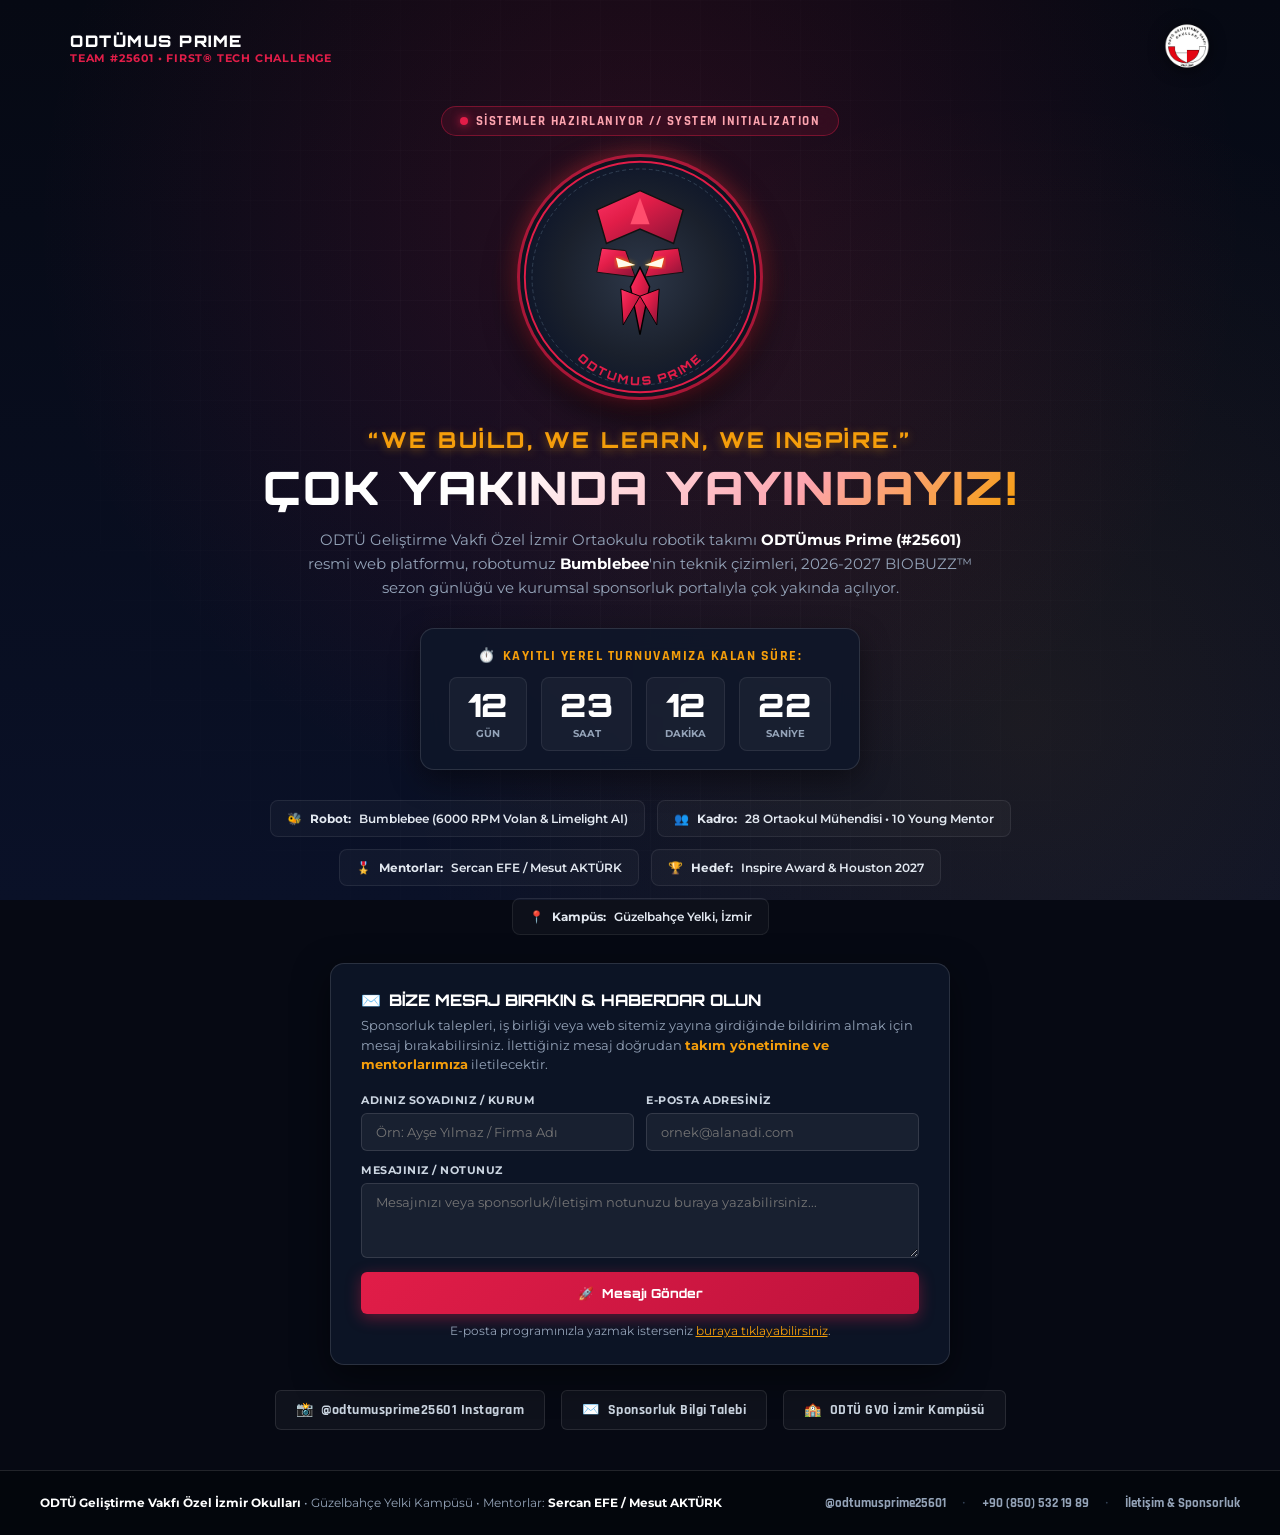
==== index.html @ 74d165fe "Add files via upload" ====
<!DOCTYPE html>
<html lang="tr">
<head>
<meta charset="UTF-8">
<meta name="viewport" content="width=device-width, initial-scale=1.0">
<title>YAKINDA YAYINDAYIZ | ODTÜmus Prime #25601</title>
<link rel="preconnect" href="https://fonts.googleapis.com">
<link rel="preconnect" href="https://fonts.gstatic.com" crossorigin>
<link href="https://fonts.googleapis.com/css2?family=Montserrat:ital,wght@0,400;0,600;0,700;0,800;0,900;1,400;1,700&family=Orbitron:wght@600;700;800;900&family=Rajdhani:wght@600;700;800&display=swap" rel="stylesheet">
<style>
:root {
    --bg-dark: #060913;
    --bg-card: rgba(15, 23, 42, 0.85);
    --primary-red: #E11D48;
    --crimson-glow: #FF0055;
    --primary-gold: #F59E0B;
    --accent-amber: #D97706;
    --accent-blue: #3B82F6;
    --accent-cyan: #06B6D4;
    --text-main: #F8FAFC;
    --text-muted: #94A3B8;
    --border-color: rgba(255, 255, 255, 0.12);
    --border-glow: rgba(225, 29, 72, 0.4);
}

* {
    box-sizing: border-box;
    margin: 0;
    padding: 0;
}

body {
    background-color: var(--bg-dark);
    color: var(--text-main);
    font-family: 'Montserrat', sans-serif;
    min-height: 100vh;
    display: flex;
    flex-direction: column;
    justify-content: space-between;
    overflow-x: hidden;
    position: relative;
}

/* Dynamic Cyber Background Grid */
.cyber-bg {
    position: fixed;
    top: 0;
    left: 0;
    width: 100%;
    height: 100%;
    background: 
        radial-gradient(circle at 50% 25%, rgba(225, 29, 72, 0.15) 0%, rgba(6, 9, 19, 0) 65%),
        radial-gradient(circle at 80% 80%, rgba(245, 158, 11, 0.08) 0%, rgba(6, 9, 19, 0) 50%),
        linear-gradient(180deg, #060913 0%, #0A1128 100%);
    z-index: -2;
}

.grid-overlay {
    position: fixed;
    top: 0;
    left: 0;
    width: 100%;
    height: 100%;
    background-image: 
        linear-gradient(to right, rgba(255, 255, 255, 0.02) 1px, transparent 1px),
        linear-gradient(to bottom, rgba(255, 255, 255, 0.02) 1px, transparent 1px);
    background-size: 50px 50px;
    mask-image: radial-gradient(circle at center, black 35%, transparent 85%);
    z-index: -1;
}

/* Header Bar */
.top-header {
    max-width: 1200px;
    width: 100%;
    margin: 0 auto;
    padding: 22px 30px;
    display: flex;
    align-items: center;
    justify-content: space-between;
}

.header-brand {
    display: flex;
    align-items: center;
    gap: 14px;
}

.header-text {
    display: flex;
    flex-direction: column;
}

.team-badge-tag {
    font-family: 'Orbitron', sans-serif;
    font-size: 16px;
    font-weight: 900;
    letter-spacing: 1.5px;
    color: #FFFFFF;
}

.team-sub-tag {
    font-size: 11px;
    font-weight: 700;
    color: var(--primary-red);
    letter-spacing: 0.8px;
}

.odtu-logo-top {
    height: 48px;
    width: auto;
    filter: drop-shadow(0 2px 8px rgba(0,0,0,0.5));
}

/* Main Coming Soon Stage */
.main-stage {
    max-width: 980px;
    width: 100%;
    margin: 0 auto;
    padding: 10px 24px 40px 24px;
    display: flex;
    flex-direction: column;
    align-items: center;
    text-align: center;
    position: relative;
}

/* Glowing Central Medallion Stage */
.logo-showcase {
    position: relative;
    width: 250px;
    height: 250px;
    margin-bottom: 24px;
    display: flex;
    align-items: center;
    justify-content: center;
}

.logo-glow-ring {
    position: absolute;
    width: 280px;
    height: 280px;
    border-radius: 50%;
    background: radial-gradient(circle, rgba(225, 29, 72, 0.45) 0%, rgba(245, 158, 11, 0.22) 40%, transparent 70%);
    filter: blur(14px);
    animation: pulseRing 3.5s ease-in-out infinite alternate;
    z-index: 1;
}

@keyframes pulseRing {
    0% { transform: scale(0.92); opacity: 0.6; filter: blur(12px); }
    100% { transform: scale(1.08); opacity: 1; filter: blur(20px); }
}

.logo-circle-container {
    position: relative;
    width: 240px;
    height: 240px;
    border-radius: 50%;
    box-shadow: 
        0 0 0 3px rgba(225, 29, 72, 0.65),
        0 0 25px rgba(225, 29, 72, 0.5),
        0 15px 35px rgba(0, 0, 0, 0.85);
    overflow: hidden;
    background: #0E131F;
    z-index: 2;
    transition: transform 0.4s ease, box-shadow 0.4s ease;
}

.logo-circle-container:hover {
    transform: scale(1.04);
    box-shadow: 
        0 0 0 4px var(--primary-gold),
        0 0 35px rgba(245, 158, 11, 0.65),
        0 20px 45px rgba(0, 0, 0, 0.9);
}

.team-logo-img {
    width: 100%;
    height: 100%;
    object-fit: cover;
    display: block;
}

.logo-svg-fallback {
    width: 100%;
    height: 100%;
}

/* System Status Pill */
.system-status-pill {
    display: inline-flex;
    align-items: center;
    gap: 8px;
    background: rgba(225, 29, 72, 0.12);
    border: 1px solid var(--border-glow);
    padding: 6px 18px;
    border-radius: 30px;
    color: #FDA4AF;
    font-family: 'Rajdhani', sans-serif;
    font-size: 13px;
    font-weight: 800;
    letter-spacing: 1.5px;
    text-transform: uppercase;
    margin-bottom: 16px;
    backdrop-filter: blur(8px);
}

.live-dot {
    width: 8px;
    height: 8px;
    border-radius: 50%;
    background-color: var(--primary-red);
    box-shadow: 0 0 10px var(--primary-red);
    animation: blinkDot 1.5s infinite;
}

@keyframes blinkDot {
    0%, 100% { opacity: 1; transform: scale(1); }
    50% { opacity: 0.3; transform: scale(0.8); }
}

/* Motto and Main Coming Soon Heading */
.coming-motto {
    font-family: 'Orbitron', sans-serif;
    font-size: 22px;
    font-weight: 800;
    letter-spacing: 2.5px;
    color: var(--primary-gold);
    text-transform: uppercase;
    margin-bottom: 8px;
    text-shadow: 0 2px 10px rgba(245, 158, 11, 0.4);
}

.coming-title {
    font-family: 'Orbitron', sans-serif;
    font-size: 46px;
    font-weight: 900;
    line-height: 1.15;
    letter-spacing: 2px;
    text-transform: uppercase;
    margin-bottom: 14px;
    background: linear-gradient(135deg, #FFFFFF 30%, #FDA4AF 70%, var(--primary-gold) 100%);
    -webkit-background-clip: text;
    -webkit-text-fill-color: transparent;
}

.coming-subtitle {
    font-size: 15px;
    font-weight: 400;
    color: var(--text-muted);
    max-width: 680px;
    margin: 0 auto 28px auto;
    line-height: 1.6;
}

.coming-subtitle b {
    color: #FFFFFF;
}

/* Live Countdown Container */
.countdown-wrapper {
    background: var(--bg-card);
    border: 1.5px solid var(--border-color);
    border-radius: 14px;
    padding: 18px 28px;
    display: inline-flex;
    flex-direction: column;
    align-items: center;
    gap: 12px;
    margin-bottom: 30px;
    backdrop-filter: blur(12px);
    box-shadow: 0 10px 30px rgba(0,0,0,0.45);
}

.countdown-header {
    font-family: 'Rajdhani', sans-serif;
    font-size: 13.5px;
    font-weight: 800;
    color: var(--primary-gold);
    text-transform: uppercase;
    letter-spacing: 1.5px;
    display: flex;
    align-items: center;
    gap: 6px;
}

.timer-digits-row {
    display: flex;
    gap: 14px;
}

.digit-box {
    background: rgba(255, 255, 255, 0.04);
    border: 1px solid rgba(255, 255, 255, 0.08);
    border-radius: 8px;
    padding: 10px 18px;
    min-width: 78px;
    display: flex;
    flex-direction: column;
    align-items: center;
}

.digit-num {
    font-family: 'Orbitron', sans-serif;
    font-size: 32px;
    font-weight: 900;
    color: #FFFFFF;
    line-height: 1.1;
}

.digit-label {
    font-size: 10px;
    font-weight: 700;
    color: var(--text-muted);
    text-transform: uppercase;
    margin-top: 4px;
}

/* Quick Feature Badges */
.feature-pills-row {
    display: flex;
    justify-content: center;
    gap: 12px;
    flex-wrap: wrap;
    margin-bottom: 28px;
    max-width: 820px;
}

.feature-pill {
    background: rgba(255, 255, 255, 0.03);
    border: 1px solid rgba(255, 255, 255, 0.08);
    border-radius: 8px;
    padding: 10px 16px;
    font-size: 12px;
    font-weight: 600;
    color: #E2E8F0;
    display: flex;
    align-items: center;
    gap: 8px;
    transition: all 0.2s ease;
}

.feature-pill:hover {
    border-color: var(--primary-red);
    background: rgba(225, 29, 72, 0.08);
    transform: translateY(-2px);
}

/* Interactive Message and Notification Form */
.notify-card {
    background: var(--bg-card);
    border: 1.5px solid var(--border-color);
    border-radius: 14px;
    padding: 26px 30px;
    max-width: 620px;
    width: 100%;
    margin-bottom: 25px;
    backdrop-filter: blur(12px);
    box-shadow: 0 12px 35px rgba(0, 0, 0, 0.5);
    text-align: left;
}

.notify-title {
    font-family: 'Orbitron', sans-serif;
    font-size: 16px;
    font-weight: 800;
    color: #FFFFFF;
    margin-bottom: 6px;
    display: flex;
    align-items: center;
    gap: 8px;
}

.notify-desc {
    font-size: 13px;
    color: var(--text-muted);
    margin-bottom: 18px;
    line-height: 1.5;
}

.notify-desc b {
    color: var(--primary-gold);
}

.form-group-row {
    display: flex;
    gap: 12px;
    margin-bottom: 12px;
}

.form-group {
    flex: 1;
    display: flex;
    flex-direction: column;
    gap: 6px;
}

.form-label {
    font-size: 11px;
    font-weight: 700;
    color: #CBD5E1;
    text-transform: uppercase;
    letter-spacing: 0.5px;
}

.notify-input, .notify-textarea {
    width: 100%;
    background: rgba(255, 255, 255, 0.05);
    border: 1.5px solid rgba(255, 255, 255, 0.12);
    border-radius: 6px;
    padding: 10px 14px;
    font-family: 'Montserrat', sans-serif;
    font-size: 13px;
    color: #FFFFFF;
    transition: all 0.2s;
}

.notify-textarea {
    resize: vertical;
    min-height: 75px;
}

.notify-input:focus, .notify-textarea:focus {
    outline: none;
    border-color: var(--primary-red);
    box-shadow: 0 0 0 3px rgba(225, 29, 72, 0.25);
    background: rgba(255, 255, 255, 0.08);
}

.form-actions-row {
    display: flex;
    gap: 10px;
    margin-top: 14px;
    align-items: center;
}

.notify-btn {
    flex: 1;
    background: linear-gradient(135deg, var(--primary-red) 0%, #BE123C 100%);
    color: #FFFFFF;
    border: none;
    border-radius: 6px;
    padding: 13px 20px;
    font-family: 'Orbitron', sans-serif;
    font-size: 12.5px;
    font-weight: 800;
    cursor: pointer;
    box-shadow: 0 4px 15px rgba(225, 29, 72, 0.4);
    transition: all 0.2s ease;
    display: inline-flex;
    align-items: center;
    justify-content: center;
    gap: 8px;
}

.notify-btn:hover {
    transform: translateY(-2px);
    box-shadow: 0 6px 20px rgba(225, 29, 72, 0.6);
}

.notify-feedback {
    display: none;
    margin-top: 14px;
    padding: 12px;
    border-radius: 6px;
    background: rgba(16, 185, 129, 0.15);
    border: 1px solid #10B981;
    font-size: 12.5px;
    font-weight: 600;
    color: #A7F3D0;
    line-height: 1.5;
}

.mailto-helper {
    font-size: 11.5px;
    color: var(--text-muted);
    margin-top: 10px;
    text-align: center;
}

.mailto-helper a {
    color: var(--primary-gold);
    text-decoration: underline;
    cursor: pointer;
}

/* Quick Action Links */
.links-row {
    display: flex;
    gap: 16px;
    flex-wrap: wrap;
    justify-content: center;
}

.action-link-btn {
    background: rgba(255, 255, 255, 0.04);
    border: 1px solid rgba(255, 255, 255, 0.1);
    color: #CBD5E1;
    text-decoration: none;
    padding: 10px 20px;
    border-radius: 6px;
    font-family: 'Rajdhani', sans-serif;
    font-size: 14px;
    font-weight: 700;
    letter-spacing: 0.5px;
    display: inline-flex;
    align-items: center;
    gap: 8px;
    transition: all 0.2s ease;
    cursor: pointer;
}

.action-link-btn:hover {
    border-color: var(--primary-gold);
    color: var(--primary-gold);
    background: rgba(245, 158, 11, 0.08);
}

/* Footer */
.bottom-footer {
    border-top: 1px solid var(--border-color);
    padding: 24px 30px;
    font-size: 11.5px;
    color: var(--text-muted);
    text-align: center;
    background: rgba(4, 7, 13, 0.9);
}

.footer-content {
    max-width: 1200px;
    margin: 0 auto;
    display: flex;
    align-items: center;
    justify-content: space-between;
    flex-wrap: wrap;
    gap: 12px;
}

.footer-left b {
    color: #FFFFFF;
}

.footer-socials {
    display: flex;
    gap: 16px;
}

.footer-link {
    color: var(--text-muted);
    text-decoration: none;
    font-family: 'Rajdhani', sans-serif;
    font-weight: 700;
    font-size: 13px;
    transition: color 0.2s;
    cursor: pointer;
}

.footer-link:hover {
    color: var(--primary-red);
}

/* Responsive Breakpoints */
@media (max-width: 768px) {
    .coming-title { font-size: 32px; }
    .coming-motto { font-size: 17px; }
    .logo-showcase { width: 200px; height: 200px; }
    .logo-circle-container { width: 190px; height: 190px; }
    .logo-glow-ring { width: 220px; height: 220px; }
    .digit-box { padding: 8px 12px; min-width: 65px; }
    .digit-num { font-size: 24px; }
    .form-group-row { flex-direction: column; gap: 8px; }
    .footer-content { justify-content: center; text-align: center; }
}
</style>
</head>
<body>

<div class="cyber-bg"></div>
<div class="grid-overlay"></div>

<!-- TOP HEADER -->
<header class="top-header">
    <div class="header-brand">
        <div class="header-text">
            <span class="team-badge-tag">ODTÜMUS PRIME</span>
            <span class="team-sub-tag">TEAM #25601 • FIRST® TECH CHALLENGE</span>
        </div>
    </div>

    <div>
        <img class="odtu-logo-top" src="[data-uri]" alt="ODTÜ GVO İzmir Logo">
    </div>
</header>

<!-- MAIN COMING SOON STAGE -->
<main class="main-stage">
    <!-- SYSTEM STATUS PILL -->
    <div class="system-status-pill">
        <span class="live-dot"></span>
        <span>SİSTEMLER HAZIRLANIYOR // SYSTEM INITIALIZATION</span>
    </div>

    <!-- CENTERPIECE: 3D EMBOSSED TEAM LOGO MEDALLION -->
    <div class="logo-showcase">
        <div class="logo-glow-ring"></div>
        <div class="logo-circle-container">

            <!-- =======================================================================
                 TAKIM LOGOSU YOLU (LOGO URL / PATH):
                 Sunucunuza yükleyeceğiniz logonun dosya adını (örneğin "logo.png")
                 ya da tam web bağlantısını aşağıdaki src="logo.png" kısmına yazabilirsiniz.
                 ======================================================================= -->
            <img class="team-logo-img" 
                 id="main-team-logo"
                 src="logo.png" 
                 alt="ODTÜmus Prime #25601 Resmi Takım Logosu"
                 onerror="handleLogoError(this);">
            
            <!-- 2. Fallback: High-Fidelity SVG Mecha Shield Emblem -->
            <svg id="svg-fallback" class="logo-svg-fallback" viewBox="0 0 500 500" fill="none" style="display: none;">
                <defs>
                    <radialGradient id="shieldPlateGrad" cx="50%" cy="50%" r="50%">
                        <stop offset="0%" stop-color="#2D3748"/>
                        <stop offset="70%" stop-color="#1A202C"/>
                        <stop offset="100%" stop-color="#0F172A"/>
                    </radialGradient>
                    <linearGradient id="mechaRedGrad" x1="0%" y1="0%" x2="100%" y2="100%">
                        <stop offset="0%" stop-color="#FF3366"/>
                        <stop offset="40%" stop-color="#E11D48"/>
                        <stop offset="100%" stop-color="#881337"/>
                    </linearGradient>
                    <filter id="eyeGlow">
                        <feGaussianBlur stdDeviation="5" result="blur"/>
                        <feMerge>
                            <feMergeNode in="blur"/>
                            <feMergeNode in="SourceGraphic"/>
                        </feMerge>
                    </filter>
                </defs>
                <!-- Outer Base Circle -->
                <circle cx="250" cy="250" r="240" fill="url(#shieldPlateGrad)" stroke="#E11D48" stroke-width="4"/>
                <circle cx="250" cy="250" r="225" fill="none" stroke="#334155" stroke-width="2" stroke-dasharray="8 6"/>
                <!-- Mecha Helmet Plates -->
                <polygon points="250,70 340,110 320,180 250,150 180,180 160,110" fill="url(#mechaRedGrad)" stroke="#111" stroke-width="3"/>
                <polygon points="250,85 270,140 230,140" fill="#FF4D6D"/>
                <polygon points="170,190 220,195 240,250 160,240" fill="url(#mechaRedGrad)" stroke="#111" stroke-width="2"/>
                <polygon points="330,190 280,195 260,250 340,240" fill="url(#mechaRedGrad)" stroke="#111" stroke-width="2"/>
                <!-- Glowing Eyes -->
                <polygon points="200,210 240,225 205,230" fill="#F59E0B" filter="url(#eyeGlow)"/>
                <polygon points="300,210 260,225 295,230" fill="#F59E0B" filter="url(#eyeGlow)"/>
                <polygon points="200,210 240,225 205,230" fill="#FFFBEB"/>
                <polygon points="300,210 260,225 295,230" fill="#FFFBEB"/>
                <!-- Mouthplate & Chin -->
                <polygon points="250,230 270,270 250,370 230,270" fill="url(#mechaRedGrad)" stroke="#000" stroke-width="3"/>
                <polygon points="210,275 250,290 215,350" fill="url(#mechaRedGrad)" stroke="#000" stroke-width="2"/>
                <polygon points="290,275 250,290 285,350" fill="url(#mechaRedGrad)" stroke="#000" stroke-width="2"/>
                <!-- Curved Embossed Text -->
                <path id="textCurve" d="M 120 420 A 180 180 0 0 0 380 420" fill="none"/>
                <text font-family="'Orbitron', sans-serif" font-size="24" font-weight="900" fill="#E11D48" letter-spacing="4">
                    <textPath href="#textCurve" startOffset="50%" text-anchor="middle">
                        ODTUMUS PRIME
                    </textPath>
                </text>
            </svg>
        </div>
    </div>

    <!-- MOTTO AND HEADINGS -->
    <div class="coming-motto">“We Build, We Learn, We Inspire.”</div>
    <h1 class="coming-title">ÇOK YAKINDA YAYINDAYIZ!</h1>
    <p class="coming-subtitle">
        ODTÜ Geliştirme Vakfı Özel İzmir Ortaokulu robotik takımı <b>ODTÜmus Prime (#25601)</b> resmi web platformu, robotumuz <b>Bumblebee</b>'nin teknik çizimleri, 2026-2027 BIOBUZZ™ sezon günlüğü ve kurumsal sponsorluk portalıyla çok yakında açılıyor.
    </p>

    <!-- LIVE COUNTDOWN TO REGISTERED LOCAL TOURNAMENT -->
    <div class="countdown-wrapper">
        <div class="countdown-header">
            <span>⏱️</span> KAYITLI YEREL TURNUVAMIZA KALAN SÜRE:
        </div>
        <div class="timer-digits-row">
            <div class="digit-box">
                <span class="digit-num" id="cd-days">80</span>
                <span class="digit-label">Gün</span>
            </div>
            <div class="digit-box">
                <span class="digit-num" id="cd-hours">14</span>
                <span class="digit-label">Saat</span>
            </div>
            <div class="digit-box">
                <span class="digit-num" id="cd-minutes">28</span>
                <span class="digit-label">Dakika</span>
            </div>
            <div class="digit-box">
                <span class="digit-num" id="cd-seconds">45</span>
                <span class="digit-label">Saniye</span>
            </div>
        </div>
    </div>

    <!-- QUICK FACT PILLS -->
    <div class="feature-pills-row">
        <div class="feature-pill">
            <span>🐝</span> <b>Robot:</b> Bumblebee (6000 RPM Volan & Limelight AI)
        </div>
        <div class="feature-pill">
            <span>👥</span> <b>Kadro:</b> 28 Ortaokul Mühendisi • 10 Young Mentor
        </div>
        <div class="feature-pill">
            <span>🎖️</span> <b>Mentorlar:</b> Sercan EFE / Mesut AKTÜRK
        </div>
        <div class="feature-pill">
            <span>🏆</span> <b>Hedef:</b> Inspire Award & Houston 2027
        </div>
        <div class="feature-pill">
            <span>📍</span> <b>Kampüs:</b> Güzelbahçe Yelki, İzmir
        </div>
    </div>

    <!-- INTERACTIVE CONTACT & MESSAGE BOX (NO PLAINTEXT EMAIL DISPLAYED) -->
    <div class="notify-card" id="contact-form-section">
        <h3 class="notify-title"><span>✉️</span> BİZE MESAJ BIRAKIN & HABERDAR OLUN</h3>
        <p class="notify-desc">
            Sponsorluk talepleri, iş birliği veya web sitemiz yayına girdiğinde bildirim almak için mesaj bırakabilirsiniz. İlettiğiniz mesaj doğrudan <b>takım yönetimine ve mentorlarımıza</b> iletilecektir.
        </p>

        <!-- Dynamic Form configured via JavaScript to prevent plaintext email exposure -->
        <form class="notify-form-container" id="contact-form" method="POST" target="_blank" onsubmit="handleFormSubmit(event)">
            <input type="hidden" name="_subject" value="ODTÜmus Prime #25601 Web Sitesi İletişim / Bildirim Mesajı">
            <input type="hidden" name="_captcha" value="false">
            <input type="hidden" name="_template" value="table">

            <div class="form-group-row">
                <div class="form-group">
                    <label class="form-label" for="form-name">Adınız Soyadınız / Kurum</label>
                    <input type="text" name="name" id="form-name" class="notify-input" placeholder="Örn: Ayşe Yılmaz / Firma Adı" required>
                </div>
                <div class="form-group">
                    <label class="form-label" for="form-email">E-Posta Adresiniz</label>
                    <input type="email" name="email" id="form-email" class="notify-input" placeholder="ornek@alanadi.com" required>
                </div>
            </div>

            <div class="form-group" style="margin-bottom: 12px;">
                <label class="form-label" for="form-message">Mesajınız / Notunuz</label>
                <textarea name="message" id="form-message" class="notify-textarea" placeholder="Mesajınızı veya sponsorluk/iletişim notunuzu buraya yazabilirsiniz..." required></textarea>
            </div>

            <div class="form-actions-row">
                <button type="submit" class="notify-btn" id="submit-btn">
                    <span>🚀</span> Mesajı Gönder
                </button>
            </div>

            <div class="mailto-helper">
                E-posta programınızla yazmak isterseniz <a onclick="openMailClient(event)">buraya tıklayabilirsiniz</a>.
            </div>

            <div id="form-feedback" class="notify-feedback">
                ✔ <b>Mesajınız başarıyla iletildi!</b><br>
                Mentorlarımıza ve takım yönetimimize bildiriminiz aktarılmıştır. En kısa sürede sizinle iletişime geçilecektir.
            </div>
        </form>
    </div>

    <!-- QUICK ACTION BUTTONS -->
    <div class="links-row">
        <a href="https://www.instagram.com/odtumusprime25601" target="_blank" class="action-link-btn">
            <span>📸</span> @odtumusprime25601 Instagram
        </a>
        <a onclick="openMailClient(event)" class="action-link-btn">
            <span>✉️</span> Sponsorluk Bilgi Talebi
        </a>
        <a href="https://www.odtugvo.k12.tr/izmir" target="_blank" class="action-link-btn">
            <span>🏫</span> ODTÜ GVO İzmir Kampüsü
        </a>
    </div>
</main>

<!-- FOOTER -->
<footer class="bottom-footer">
    <div class="footer-content">
        <div class="footer-left">
            <b>ODTÜ Geliştirme Vakfı Özel İzmir Okulları</b> • Güzelbahçe Yelki Kampüsü • Mentorlar: <b>Sercan EFE / Mesut AKTÜRK</b>
        </div>
        <div class="footer-socials">
            <a href="https://www.instagram.com/odtumusprime25601" target="_blank" class="footer-link">@odtumusprime25601</a>
            <span style="color: #334155;">•</span>
            <a href="tel:+908505321989" class="footer-link">+90 (850) 532 19 89</a>
            <span style="color: #334155;">•</span>
            <a onclick="openMailClient(event)" class="footer-link">İletişim & Sponsorluk</a>
        </div>
    </div>
</footer>

<script>
// Protected email obfuscation - never printed in plaintext in HTML source
const _ep1 = "sefe";
const _ep2 = "odtugvo.k12.tr";
function getProtectedRecipient() {
    return _ep1 + "@" + _ep2;
}

// Initialize dynamic form action
document.addEventListener("DOMContentLoaded", function() {
    const form = document.getElementById("contact-form");
    if (form) {
        form.action = "https://formsubmit.co/" + getProtectedRecipient();
    }
});

// Direct mail client trigger without exposing email in visible anchor text
function openMailClient(e) {
    if (e) e.preventDefault();
    const recipient = getProtectedRecipient();
    window.location.href = "mailto:" + recipient + "?subject=" + encodeURIComponent("ODTÜmus Prime Sponsorluk ve İletişim Talebi");
}

// Image error fallback cascade for Logo:
// 1. Checks 'logo.png' (same directory on server)
// 2. Checks 'images/logo.png' (images subdirectory)
// 3. Checks Google Drive thumbnail link
// 4. Fallback to SVG mecha emblem
let logoLoadAttempts = 0;
function handleLogoError(img) {
    logoLoadAttempts++;
    if (logoLoadAttempts === 1) {
        // Attempt 2: images/logo.png
        img.src = "images/logo.png";
    } else if (logoLoadAttempts === 2) {
        // Attempt 3: Drive thumbnail
        img.src = "https://lh3.googleusercontent.com/d/1agE8q7hwNSWmusnidw0yG2DnwjgX0MoT";
    } else if (logoLoadAttempts === 3) {
        // Attempt 4: Uploaded blobstore resource
        img.src = "blobstore:///contrib_service/ttl_1d/2kkt356zzzovvnxim3k3ybhx4ixdoq1790837336_AR5BTA6_O2WFY07Zo8Kqdr2-XNS8b8vxWJ9kzjdBZ-FvC8wDo2R6uH_ZTT4fvA";
    } else {
        // Final fallback: High precision SVG mecha emblem
        img.style.display = 'none';
        document.getElementById('svg-fallback').style.display = 'block';
    }
}

// Live Countdown to Registered Local Tournament (December 19, 2026, 09:00:00 UTC+3)
function updateTimer() {
    const eventTime = new Date("2026-12-19T09:00:00+03:00").getTime();
    const currentTime = new Date().getTime();
    const remaining = eventTime - currentTime;

    if (remaining > 0) {
        const days = Math.floor(remaining / (1000 * 60 * 60 * 24));
        const hours = Math.floor((remaining % (1000 * 60 * 60 * 24)) / (1000 * 60 * 60));
        const minutes = Math.floor((remaining % (1000 * 60 * 60)) / (1000 * 60));
        const seconds = Math.floor((remaining % (1000 * 60)) / 1000);

        document.getElementById("cd-days").innerText = days;
        document.getElementById("cd-hours").innerText = String(hours).padStart(2, '0');
        document.getElementById("cd-minutes").innerText = String(minutes).padStart(2, '0');
        document.getElementById("cd-seconds").innerText = String(seconds).padStart(2, '0');
    }
}
setInterval(updateTimer, 1000);
updateTimer();

// Form Submission Handler: Dispatches to FormSubmit.co and prepares backup mailto
function handleFormSubmit(e) {
    const name = document.getElementById("form-name").value;
    const email = document.getElementById("form-email").value;
    const message = document.getElementById("form-message").value;

    // Show feedback immediately
    const feedback = document.getElementById("form-feedback");
    feedback.style.display = "block";

    // Prepare mailto fail-safe backup
    const mailtoUrl = "mailto:" + getProtectedRecipient() + "?subject=" + encodeURIComponent("ODTÜmus Prime Mesajı - " + name) + "&body=" + encodeURIComponent("Gönderen: " + name + "\nE-posta: " + email + "\n\nMesaj:\n" + message);
    
    // Save to local storage for offline records
    const list = JSON.parse(localStorage.getItem("odtumus_messages") || "[]");
    list.push({ name, email, message, timestamp: new Date().toISOString() });
    localStorage.setItem("odtumus_messages", JSON.stringify(list));

    // Optional fail-safe trigger
    setTimeout(() => {
        window.location.href = mailtoUrl;
    }, 1200);
}
</script>

</body>
</html>
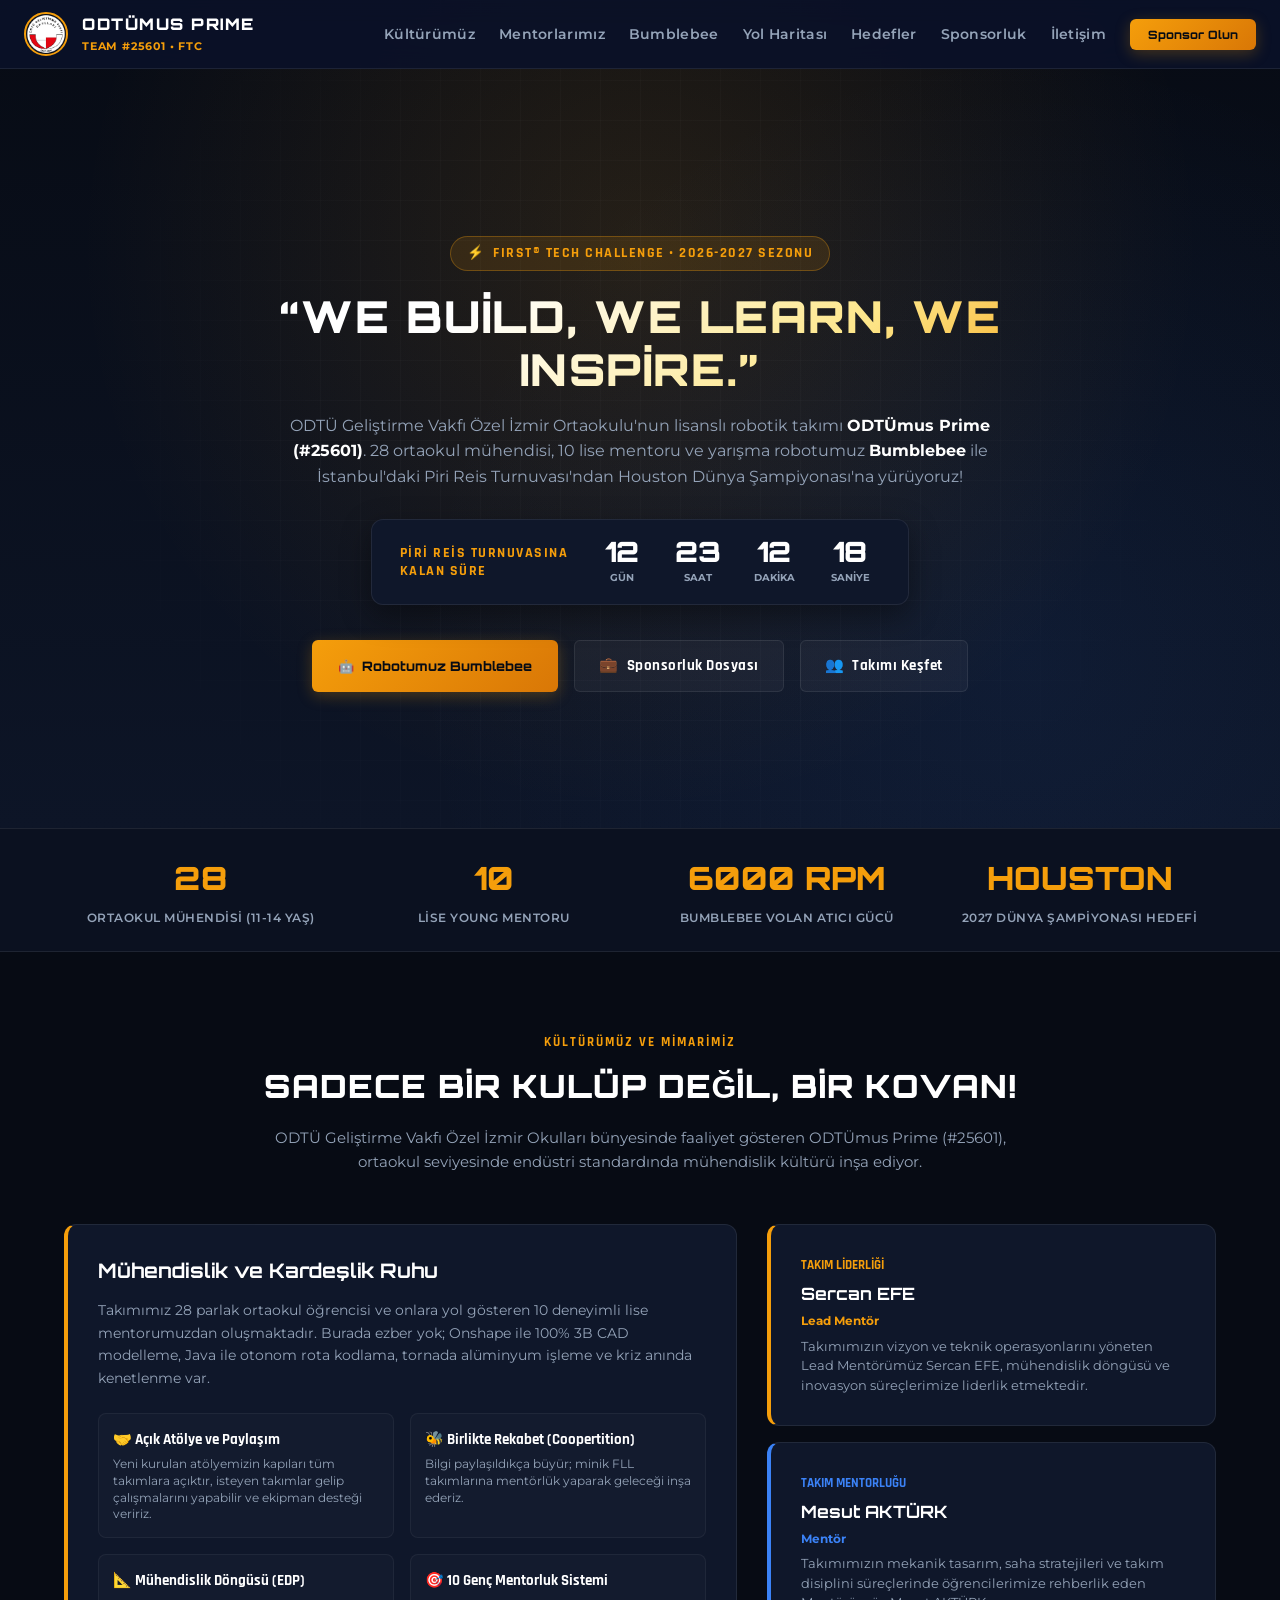
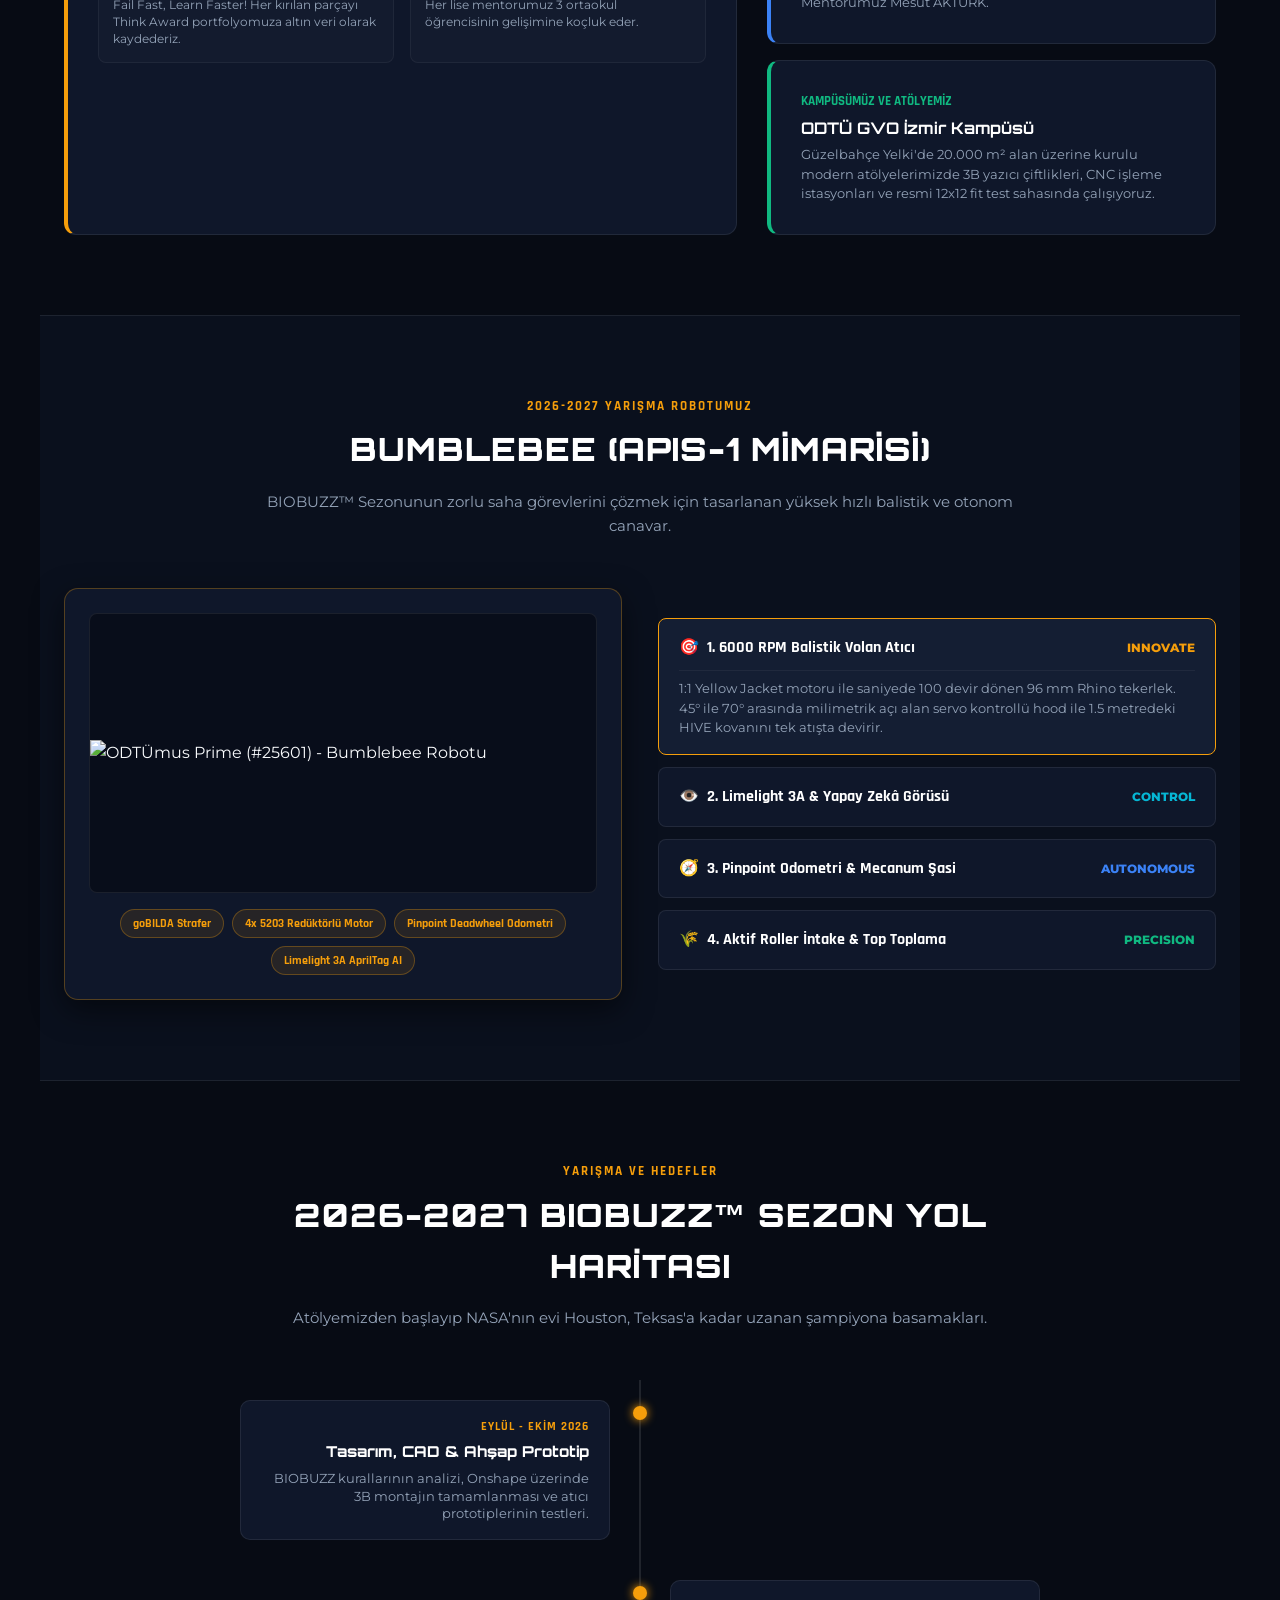
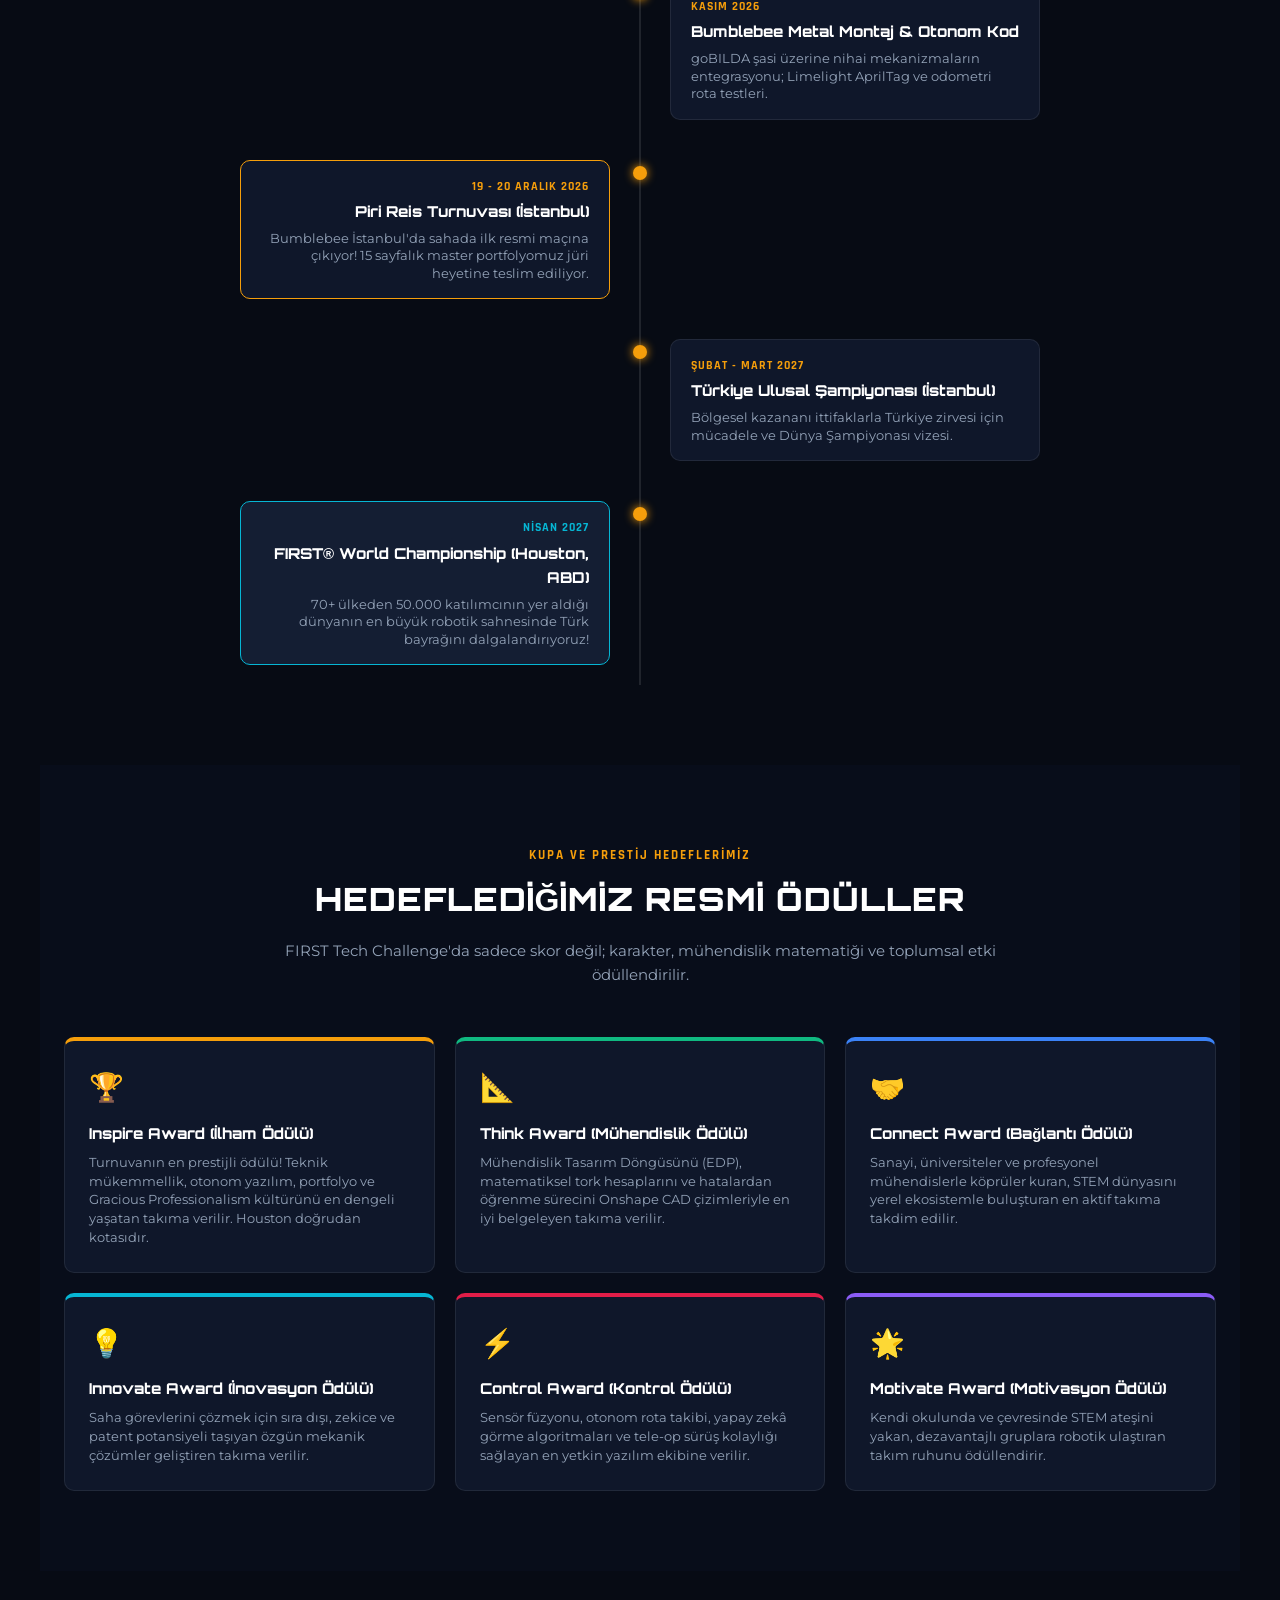
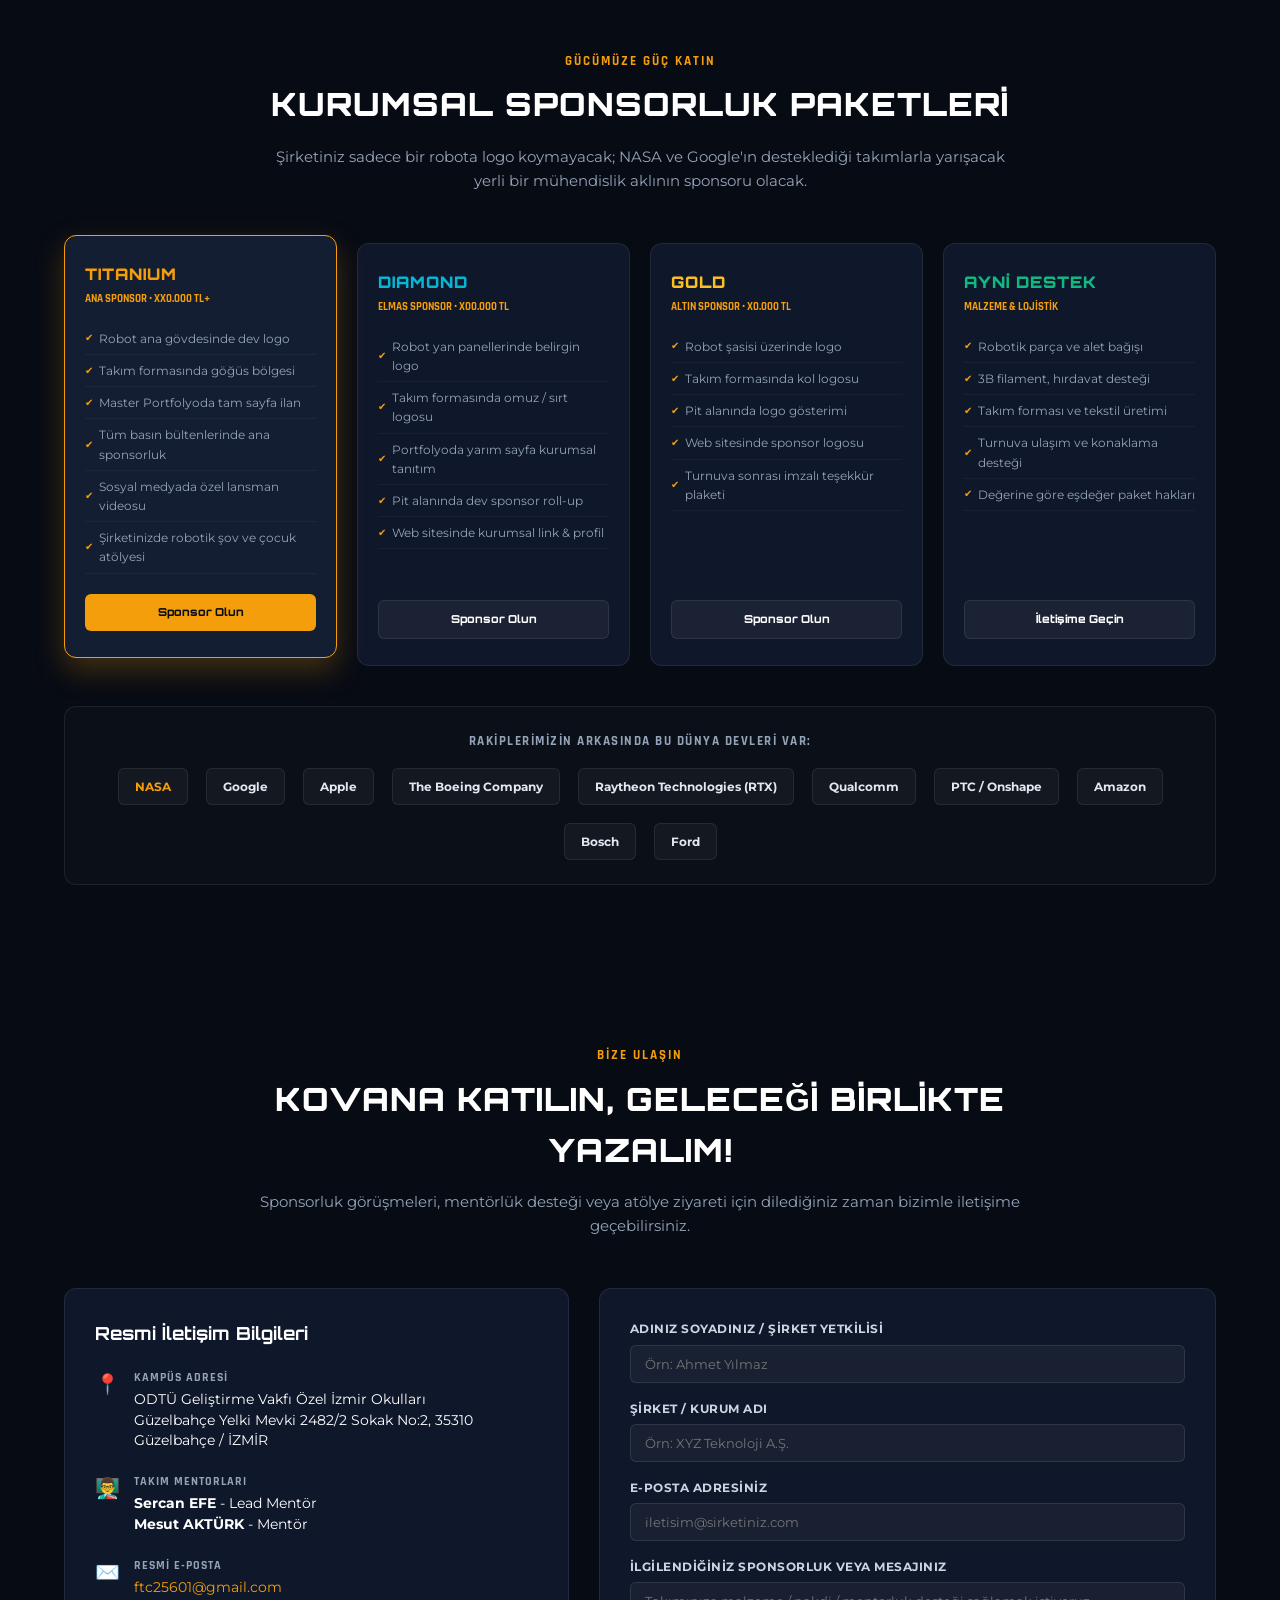
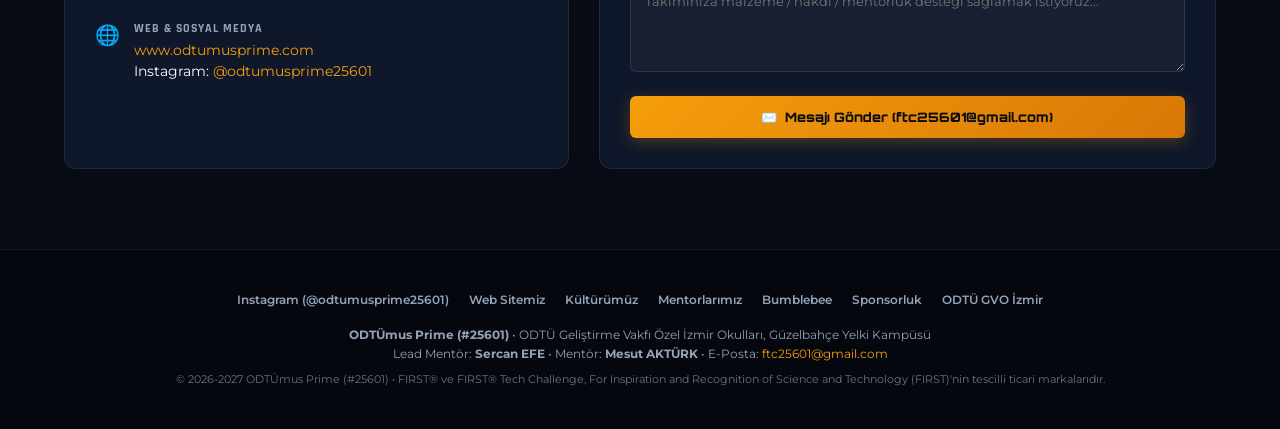
==== commit 90acbb00: "Add files via upload" ====
--- a/index.html
+++ b/index.html
@@ -3,24 +3,27 @@
 <head>
 <meta charset="UTF-8">
 <meta name="viewport" content="width=device-width, initial-scale=1.0">
-<title>YAKINDA YAYINDAYIZ | ODTÜmus Prime #25601</title>
-<link rel="preconnect" href="https://fonts.googleapis.com">
-<link rel="preconnect" href="https://fonts.gstatic.com" crossorigin>
-<link href="https://fonts.googleapis.com/css2?family=Montserrat:ital,wght@0,400;0,600;0,700;0,800;0,900;1,400;1,700&family=Orbitron:wght@600;700;800;900&family=Rajdhani:wght@600;700;800&display=swap" rel="stylesheet">
+<title>ODTÜmus Prime (#25601) | Resmi FIRST® Tech Challenge Robotik Takımı</title>
+<meta name="description" content="ODTÜ Geliştirme Vakfı Özel İzmir Ortaokulu FIRST Tech Challenge Robotik Takımı ODTÜmus Prime (#25601). Robotumuz Bumblebee, BIOBUZZ 2026-2027 Sezonu, Piri Reis Turnuvası ve sponsorluklar.">
 <style>
+@import url('https://fonts.googleapis.com/css2?family=Montserrat:ital,wght@0,300;0,400;0,500;0,600;0,700;0,800;0,900;1,400;1,700&family=Orbitron:wght@600;700;800;900&family=Rajdhani:wght@600;700;800&display=swap');
+
 :root {
-    --bg-dark: #060913;
-    --bg-card: rgba(15, 23, 42, 0.85);
+    --bg-dark: #070B14;
+    --bg-card: #0F172A;
+    --bg-card-hover: #1E293B;
+    --primary-gold: #F59E0B;
+    --primary-amber: #D97706;
     --primary-red: #E11D48;
-    --crimson-glow: #FF0055;
-    --primary-gold: #F59E0B;
-    --accent-amber: #D97706;
     --accent-blue: #3B82F6;
     --accent-cyan: #06B6D4;
+    --accent-emerald: #10B981;
     --text-main: #F8FAFC;
     --text-muted: #94A3B8;
-    --border-color: rgba(255, 255, 255, 0.12);
-    --border-glow: rgba(225, 29, 72, 0.4);
+    --border-color: rgba(255, 255, 255, 0.08);
+    --border-gold: rgba(245, 158, 11, 0.3);
+    --glow-gold: rgba(245, 158, 11, 0.25);
+    --glow-blue: rgba(59, 130, 246, 0.25);
 }
 
 * {
@@ -29,34 +32,164 @@
     padding: 0;
 }
 
+html {
+    scroll-behavior: smooth;
+}
+
 body {
     background-color: var(--bg-dark);
     color: var(--text-main);
     font-family: 'Montserrat', sans-serif;
-    min-height: 100vh;
-    display: flex;
-    flex-direction: column;
-    justify-content: space-between;
+    line-height: 1.6;
     overflow-x: hidden;
-    position: relative;
-}
-
-/* Dynamic Cyber Background Grid */
-.cyber-bg {
+}
+
+/* Custom Scrollbar */
+::-webkit-scrollbar {
+    width: 8px;
+}
+::-webkit-scrollbar-track {
+    background: #070B14;
+}
+::-webkit-scrollbar-thumb {
+    background: #1E293B;
+    border-radius: 4px;
+}
+::-webkit-scrollbar-thumb:hover {
+    background: var(--primary-gold);
+}
+
+/* Navigation */
+.navbar {
     position: fixed;
     top: 0;
     left: 0;
+    right: 0;
+    z-index: 1000;
+    background: rgba(10, 17, 40, 0.9);
+    backdrop-filter: blur(12px);
+    border-bottom: 1px solid var(--border-color);
+    transition: all 0.3s ease;
+}
+
+.nav-container {
+    max-width: 1280px;
+    margin: 0 auto;
+    padding: 12px 24px;
+    display: flex;
+    align-items: center;
+    justify-content: space-between;
+}
+
+.nav-brand {
+    display: flex;
+    align-items: center;
+    gap: 14px;
+    text-decoration: none;
+}
+
+.nav-logo-circle {
+    width: 44px;
+    height: 44px;
+    border-radius: 50%;
+    border: 2px solid var(--primary-gold);
+    overflow: hidden;
+    background: #0E131F;
+    display: flex;
+    align-items: center;
+    justify-content: center;
+}
+
+.nav-logo-circle img {
     width: 100%;
     height: 100%;
+    object-fit: cover;
+}
+
+.brand-text {
+    display: flex;
+    flex-direction: column;
+}
+
+.brand-title {
+    font-family: 'Orbitron', sans-serif;
+    font-size: 16px;
+    font-weight: 900;
+    letter-spacing: 1.5px;
+    color: #FFFFFF;
+}
+
+.brand-subtitle {
+    font-size: 11px;
+    font-weight: 700;
+    color: var(--primary-gold);
+    letter-spacing: 0.8px;
+}
+
+.nav-links {
+    display: flex;
+    align-items: center;
+    gap: 24px;
+    list-style: none;
+}
+
+.nav-link {
+    color: var(--text-muted);
+    text-decoration: none;
+    font-size: 13.5px;
+    font-weight: 600;
+    transition: color 0.2s;
+    letter-spacing: 0.3px;
+}
+
+.nav-link:hover {
+    color: var(--primary-gold);
+}
+
+.nav-cta {
+    background: linear-gradient(135deg, var(--primary-gold) 0%, var(--primary-amber) 100%);
+    color: #070B14;
+    padding: 8px 18px;
+    border-radius: 6px;
+    font-family: 'Orbitron', sans-serif;
+    font-size: 11.5px;
+    font-weight: 800;
+    text-decoration: none;
+    box-shadow: 0 4px 15px var(--glow-gold);
+    transition: all 0.2s ease;
+}
+
+.nav-cta:hover {
+    transform: translateY(-2px);
+    box-shadow: 0 6px 20px rgba(245, 158, 11, 0.4);
+}
+
+.mobile-toggle {
+    display: none;
+    background: none;
+    border: none;
+    color: #FFFFFF;
+    font-size: 24px;
+    cursor: pointer;
+}
+
+/* Hero Section */
+.hero-section {
+    position: relative;
+    min-height: 92vh;
+    padding-top: 100px;
+    display: flex;
+    align-items: center;
+    justify-content: center;
+    text-align: center;
     background: 
-        radial-gradient(circle at 50% 25%, rgba(225, 29, 72, 0.15) 0%, rgba(6, 9, 19, 0) 65%),
-        radial-gradient(circle at 80% 80%, rgba(245, 158, 11, 0.08) 0%, rgba(6, 9, 19, 0) 50%),
-        linear-gradient(180deg, #060913 0%, #0A1128 100%);
-    z-index: -2;
-}
-
-.grid-overlay {
-    position: fixed;
+        radial-gradient(circle at 50% 30%, rgba(245, 158, 11, 0.12) 0%, rgba(7, 11, 20, 0) 65%),
+        radial-gradient(circle at 80% 80%, rgba(59, 130, 246, 0.08) 0%, rgba(7, 11, 20, 0) 50%),
+        linear-gradient(180deg, #070B14 0%, #0D1527 100%);
+}
+
+.hero-grid-bg {
+    position: absolute;
     top: 0;
     left: 0;
     width: 100%;
@@ -64,252 +197,108 @@
     background-image: 
         linear-gradient(to right, rgba(255, 255, 255, 0.02) 1px, transparent 1px),
         linear-gradient(to bottom, rgba(255, 255, 255, 0.02) 1px, transparent 1px);
-    background-size: 50px 50px;
-    mask-image: radial-gradient(circle at center, black 35%, transparent 85%);
-    z-index: -1;
-}
-
-/* Header Bar */
-.top-header {
-    max-width: 1200px;
-    width: 100%;
+    background-size: 40px 40px;
+    mask-image: radial-gradient(circle at center, black 40%, transparent 80%);
+    pointer-events: none;
+}
+
+.hero-content {
+    max-width: 960px;
     margin: 0 auto;
-    padding: 22px 30px;
-    display: flex;
-    align-items: center;
-    justify-content: space-between;
-}
-
-.header-brand {
-    display: flex;
-    align-items: center;
-    gap: 14px;
-}
-
-.header-text {
-    display: flex;
-    flex-direction: column;
-}
-
-.team-badge-tag {
-    font-family: 'Orbitron', sans-serif;
-    font-size: 16px;
-    font-weight: 900;
-    letter-spacing: 1.5px;
-    color: #FFFFFF;
-}
-
-.team-sub-tag {
-    font-size: 11px;
-    font-weight: 700;
-    color: var(--primary-red);
-    letter-spacing: 0.8px;
-}
-
-.odtu-logo-top {
-    height: 48px;
-    width: auto;
-    filter: drop-shadow(0 2px 8px rgba(0,0,0,0.5));
-}
-
-/* Main Coming Soon Stage */
-.main-stage {
-    max-width: 980px;
-    width: 100%;
-    margin: 0 auto;
-    padding: 10px 24px 40px 24px;
-    display: flex;
-    flex-direction: column;
-    align-items: center;
-    text-align: center;
+    padding: 40px 24px;
     position: relative;
-}
-
-/* Glowing Central Medallion Stage */
-.logo-showcase {
-    position: relative;
-    width: 250px;
-    height: 250px;
-    margin-bottom: 24px;
-    display: flex;
-    align-items: center;
-    justify-content: center;
-}
-
-.logo-glow-ring {
-    position: absolute;
-    width: 280px;
-    height: 280px;
-    border-radius: 50%;
-    background: radial-gradient(circle, rgba(225, 29, 72, 0.45) 0%, rgba(245, 158, 11, 0.22) 40%, transparent 70%);
-    filter: blur(14px);
-    animation: pulseRing 3.5s ease-in-out infinite alternate;
-    z-index: 1;
-}
-
-@keyframes pulseRing {
-    0% { transform: scale(0.92); opacity: 0.6; filter: blur(12px); }
-    100% { transform: scale(1.08); opacity: 1; filter: blur(20px); }
-}
-
-.logo-circle-container {
-    position: relative;
-    width: 240px;
-    height: 240px;
-    border-radius: 50%;
-    box-shadow: 
-        0 0 0 3px rgba(225, 29, 72, 0.65),
-        0 0 25px rgba(225, 29, 72, 0.5),
-        0 15px 35px rgba(0, 0, 0, 0.85);
-    overflow: hidden;
-    background: #0E131F;
-    z-index: 2;
-    transition: transform 0.4s ease, box-shadow 0.4s ease;
-}
-
-.logo-circle-container:hover {
-    transform: scale(1.04);
-    box-shadow: 
-        0 0 0 4px var(--primary-gold),
-        0 0 35px rgba(245, 158, 11, 0.65),
-        0 20px 45px rgba(0, 0, 0, 0.9);
-}
-
-.team-logo-img {
-    width: 100%;
-    height: 100%;
-    object-fit: cover;
-    display: block;
-}
-
-.logo-svg-fallback {
-    width: 100%;
-    height: 100%;
-}
-
-/* System Status Pill */
-.system-status-pill {
+    z-index: 10;
+}
+
+.hero-badge {
     display: inline-flex;
     align-items: center;
     gap: 8px;
-    background: rgba(225, 29, 72, 0.12);
-    border: 1px solid var(--border-glow);
-    padding: 6px 18px;
+    background: rgba(245, 158, 11, 0.12);
+    border: 1px solid var(--border-gold);
+    padding: 6px 16px;
     border-radius: 30px;
-    color: #FDA4AF;
+    color: var(--primary-gold);
     font-family: 'Rajdhani', sans-serif;
-    font-size: 13px;
+    font-size: 13.5px;
     font-weight: 800;
     letter-spacing: 1.5px;
     text-transform: uppercase;
+    margin-bottom: 20px;
+}
+
+.hero-title {
+    font-family: 'Orbitron', sans-serif;
+    font-size: 44px;
+    font-weight: 900;
+    line-height: 1.2;
+    letter-spacing: 1.5px;
+    text-transform: uppercase;
     margin-bottom: 16px;
-    backdrop-filter: blur(8px);
-}
-
-.live-dot {
-    width: 8px;
-    height: 8px;
-    border-radius: 50%;
-    background-color: var(--primary-red);
-    box-shadow: 0 0 10px var(--primary-red);
-    animation: blinkDot 1.5s infinite;
-}
-
-@keyframes blinkDot {
-    0%, 100% { opacity: 1; transform: scale(1); }
-    50% { opacity: 0.3; transform: scale(0.8); }
-}
-
-/* Motto and Main Coming Soon Heading */
-.coming-motto {
-    font-family: 'Orbitron', sans-serif;
-    font-size: 22px;
-    font-weight: 800;
-    letter-spacing: 2.5px;
-    color: var(--primary-gold);
-    text-transform: uppercase;
-    margin-bottom: 8px;
-    text-shadow: 0 2px 10px rgba(245, 158, 11, 0.4);
-}
-
-.coming-title {
-    font-family: 'Orbitron', sans-serif;
-    font-size: 46px;
-    font-weight: 900;
-    line-height: 1.15;
-    letter-spacing: 2px;
-    text-transform: uppercase;
-    margin-bottom: 14px;
-    background: linear-gradient(135deg, #FFFFFF 30%, #FDA4AF 70%, var(--primary-gold) 100%);
+    background: linear-gradient(135deg, #FFFFFF 30%, #FDE68A 70%, var(--primary-gold) 100%);
     -webkit-background-clip: text;
     -webkit-text-fill-color: transparent;
 }
 
-.coming-subtitle {
-    font-size: 15px;
+.hero-subtitle {
+    font-size: 16px;
+    color: var(--text-muted);
+    max-width: 720px;
+    margin: 0 auto 30px auto;
     font-weight: 400;
-    color: var(--text-muted);
-    max-width: 680px;
-    margin: 0 auto 28px auto;
     line-height: 1.6;
 }
 
-.coming-subtitle b {
+.hero-subtitle b {
     color: #FFFFFF;
 }
 
-/* Live Countdown Container */
-.countdown-wrapper {
+/* Countdown Card */
+.countdown-box {
     background: var(--bg-card);
     border: 1.5px solid var(--border-color);
-    border-radius: 14px;
+    border-radius: 12px;
     padding: 18px 28px;
     display: inline-flex;
-    flex-direction: column;
     align-items: center;
-    gap: 12px;
-    margin-bottom: 30px;
-    backdrop-filter: blur(12px);
-    box-shadow: 0 10px 30px rgba(0,0,0,0.45);
-}
-
-.countdown-header {
+    gap: 24px;
+    margin-bottom: 35px;
+    backdrop-filter: blur(10px);
+    box-shadow: 0 10px 30px rgba(0, 0, 0, 0.4);
+}
+
+.countdown-label {
     font-family: 'Rajdhani', sans-serif;
-    font-size: 13.5px;
+    font-size: 14px;
     font-weight: 800;
     color: var(--primary-gold);
     text-transform: uppercase;
     letter-spacing: 1.5px;
-    display: flex;
-    align-items: center;
-    gap: 6px;
-}
-
-.timer-digits-row {
-    display: flex;
-    gap: 14px;
-}
-
-.digit-box {
-    background: rgba(255, 255, 255, 0.04);
-    border: 1px solid rgba(255, 255, 255, 0.08);
-    border-radius: 8px;
-    padding: 10px 18px;
-    min-width: 78px;
+    text-align: left;
+    line-height: 1.3;
+}
+
+.countdown-timer {
+    display: flex;
+    gap: 16px;
+}
+
+.timer-unit {
     display: flex;
     flex-direction: column;
     align-items: center;
-}
-
-.digit-num {
+    min-width: 60px;
+}
+
+.timer-val {
     font-family: 'Orbitron', sans-serif;
-    font-size: 32px;
+    font-size: 28px;
     font-weight: 900;
     color: #FFFFFF;
-    line-height: 1.1;
-}
-
-.digit-label {
+    line-height: 1;
+}
+
+.timer-lbl {
     font-size: 10px;
     font-weight: 700;
     color: var(--text-muted);
@@ -317,97 +306,607 @@
     margin-top: 4px;
 }
 
-/* Quick Feature Badges */
-.feature-pills-row {
+.hero-actions {
     display: flex;
     justify-content: center;
-    gap: 12px;
+    gap: 16px;
     flex-wrap: wrap;
-    margin-bottom: 28px;
-    max-width: 820px;
-}
-
-.feature-pill {
-    background: rgba(255, 255, 255, 0.03);
-    border: 1px solid rgba(255, 255, 255, 0.08);
-    border-radius: 8px;
-    padding: 10px 16px;
+}
+
+.btn-primary {
+    background: linear-gradient(135deg, var(--primary-gold) 0%, var(--primary-amber) 100%);
+    color: #070B14;
+    padding: 13px 26px;
+    border-radius: 6px;
+    font-family: 'Orbitron', sans-serif;
+    font-size: 13px;
+    font-weight: 800;
+    text-decoration: none;
+    box-shadow: 0 4px 15px var(--glow-gold);
+    transition: all 0.2s ease;
+    display: inline-flex;
+    align-items: center;
+    gap: 8px;
+}
+
+.btn-primary:hover {
+    transform: translateY(-2px);
+    box-shadow: 0 6px 20px rgba(245, 158, 11, 0.4);
+}
+
+.btn-outline {
+    background: rgba(255, 255, 255, 0.04);
+    border: 1px solid var(--border-color);
+    color: #FFFFFF;
+    padding: 13px 24px;
+    border-radius: 6px;
+    font-family: 'Rajdhani', sans-serif;
+    font-size: 15px;
+    font-weight: 700;
+    text-decoration: none;
+    letter-spacing: 0.5px;
+    transition: all 0.2s ease;
+    display: inline-flex;
+    align-items: center;
+    gap: 8px;
+}
+
+.btn-outline:hover {
+    border-color: var(--primary-gold);
+    color: var(--primary-gold);
+    background: rgba(245, 158, 11, 0.08);
+}
+
+/* Stats Strip */
+.stats-strip {
+    background: #0B1120;
+    border-top: 1px solid var(--border-color);
+    border-bottom: 1px solid var(--border-color);
+    padding: 24px 0;
+}
+
+.stats-container {
+    max-width: 1200px;
+    margin: 0 auto;
+    padding: 0 24px;
+    display: grid;
+    grid-template-columns: repeat(4, 1fr);
+    gap: 20px;
+    text-align: center;
+}
+
+.stat-item-num {
+    font-family: 'Orbitron', sans-serif;
+    font-size: 32px;
+    font-weight: 900;
+    color: var(--primary-gold);
+    display: block;
+}
+
+.stat-item-label {
     font-size: 12px;
     font-weight: 600;
-    color: #E2E8F0;
-    display: flex;
+    color: var(--text-muted);
+    text-transform: uppercase;
+    letter-spacing: 0.5px;
+    margin-top: 4px;
+    display: block;
+}
+
+/* Sections Standard */
+.section-wrap {
+    max-width: 1200px;
+    margin: 0 auto;
+    padding: 80px 24px;
+}
+
+.section-header {
+    text-align: center;
+    max-width: 760px;
+    margin: 0 auto 50px auto;
+}
+
+.section-tag {
+    font-family: 'Rajdhani', sans-serif;
+    font-size: 13px;
+    font-weight: 800;
+    color: var(--primary-gold);
+    letter-spacing: 2px;
+    text-transform: uppercase;
+    display: block;
+    margin-bottom: 8px;
+}
+
+.section-title {
+    font-family: 'Orbitron', sans-serif;
+    font-size: 32px;
+    font-weight: 900;
+    letter-spacing: 1px;
+    text-transform: uppercase;
+    color: #FFFFFF;
+    margin-bottom: 14px;
+}
+
+.section-desc {
+    font-size: 15px;
+    color: var(--text-muted);
+    line-height: 1.6;
+}
+
+/* About Grid */
+.about-grid {
+    display: grid;
+    grid-template-columns: 1.2fr 0.8fr;
+    gap: 30px;
+}
+
+.about-card {
+    background: var(--bg-card);
+    border: 1px solid var(--border-color);
+    border-radius: 12px;
+    padding: 30px;
+    border-left: 4px solid var(--primary-gold);
+}
+
+.core-values-list {
+    display: grid;
+    grid-template-columns: 1fr 1fr;
+    gap: 16px;
+    margin-top: 24px;
+}
+
+.value-box {
+    background: rgba(255, 255, 255, 0.02);
+    border: 1px solid rgba(255, 255, 255, 0.05);
+    border-radius: 8px;
+    padding: 14px;
+}
+
+.value-title {
+    font-family: 'Rajdhani', sans-serif;
+    font-size: 15px;
+    font-weight: 800;
+    color: #FFFFFF;
+    margin-bottom: 4px;
+}
+
+.value-desc {
+    font-size: 12px;
+    color: var(--text-muted);
+    line-height: 1.4;
+}
+
+/* Robot Showcase */
+.robot-section {
+    background: #0A101D;
+    border-top: 1px solid var(--border-color);
+    border-bottom: 1px solid var(--border-color);
+}
+
+.robot-showcase-grid {
+    display: grid;
+    grid-template-columns: 1fr 1fr;
+    gap: 36px;
     align-items: center;
+}
+
+.robot-visual-card {
+    background: var(--bg-card);
+    border: 1.5px solid var(--border-gold);
+    border-radius: 14px;
+    padding: 24px;
+    box-shadow: 0 10px 30px rgba(0, 0, 0, 0.5);
+    display: flex;
+    flex-direction: column;
+    align-items: center;
+}
+
+.robot-img-box {
+    width: 100%;
+    min-height: 280px;
+    max-height: 360px;
+    border-radius: 8px;
+    overflow: hidden;
+    background: #080D1A;
+    border: 1px solid rgba(255, 255, 255, 0.08);
+    display: flex;
+    align-items: center;
+    justify-content: center;
+    position: relative;
+}
+
+.robot-img-main {
+    width: 100%;
+    height: 100%;
+    max-height: 360px;
+    object-fit: contain;
+    display: block;
+}
+
+.spec-pills-row {
+    display: flex;
     gap: 8px;
+    flex-wrap: wrap;
+    margin-top: 16px;
+    justify-content: center;
+}
+
+.spec-pill {
+    background: rgba(245, 158, 11, 0.1);
+    border: 1px solid var(--border-gold);
+    border-radius: 20px;
+    padding: 4px 12px;
+    font-family: 'Rajdhani', sans-serif;
+    font-size: 12px;
+    font-weight: 700;
+    color: var(--primary-gold);
+}
+
+.specs-accordion {
+    display: flex;
+    flex-direction: column;
+    gap: 12px;
+}
+
+.spec-item {
+    background: var(--bg-card);
+    border: 1px solid var(--border-color);
+    border-radius: 8px;
+    padding: 16px 20px;
+    cursor: pointer;
     transition: all 0.2s ease;
 }
 
-.feature-pill:hover {
-    border-color: var(--primary-red);
-    background: rgba(225, 29, 72, 0.08);
-    transform: translateY(-2px);
-}
-
-/* Interactive Message and Notification Form */
-.notify-card {
-    background: var(--bg-card);
-    border: 1.5px solid var(--border-color);
-    border-radius: 14px;
-    padding: 26px 30px;
-    max-width: 620px;
-    width: 100%;
-    margin-bottom: 25px;
-    backdrop-filter: blur(12px);
-    box-shadow: 0 12px 35px rgba(0, 0, 0, 0.5);
-    text-align: left;
-}
-
-.notify-title {
-    font-family: 'Orbitron', sans-serif;
+.spec-item.active {
+    border-color: var(--primary-gold);
+    background: #141E33;
+}
+
+.spec-item-header {
+    display: flex;
+    align-items: center;
+    justify-content: space-between;
+}
+
+.spec-item-title {
+    font-family: 'Rajdhani', sans-serif;
     font-size: 16px;
     font-weight: 800;
     color: #FFFFFF;
-    margin-bottom: 6px;
     display: flex;
     align-items: center;
     gap: 8px;
 }
 
-.notify-desc {
+.spec-item-body {
+    display: none;
     font-size: 13px;
     color: var(--text-muted);
-    margin-bottom: 18px;
+    margin-top: 10px;
     line-height: 1.5;
-}
-
-.notify-desc b {
+    padding-top: 8px;
+    border-top: 1px solid rgba(255, 255, 255, 0.05);
+}
+
+.spec-item.active .spec-item-body {
+    display: block;
+}
+
+/* Timeline Track */
+.timeline-track {
+    position: relative;
+    max-width: 860px;
+    margin: 0 auto;
+}
+
+.timeline-track::before {
+    content: '';
+    position: absolute;
+    top: 0;
+    bottom: 0;
+    left: 50%;
+    width: 2px;
+    background: rgba(255, 255, 255, 0.1);
+    transform: translateX(-50%);
+}
+
+.timeline-node {
+    position: relative;
+    width: 50%;
+    padding: 20px 30px;
+}
+
+.timeline-node.left {
+    left: 0;
+    text-align: right;
+}
+
+.timeline-node.right {
+    left: 50%;
+    text-align: left;
+}
+
+.timeline-dot {
+    position: absolute;
+    top: 26px;
+    width: 14px;
+    height: 14px;
+    border-radius: 50%;
+    background: var(--primary-gold);
+    box-shadow: 0 0 10px var(--primary-gold);
+}
+
+.timeline-node.left .timeline-dot {
+    right: -7px;
+}
+
+.timeline-node.right .timeline-dot {
+    left: -7px;
+}
+
+.timeline-card {
+    background: var(--bg-card);
+    border: 1px solid var(--border-color);
+    border-radius: 10px;
+    padding: 16px 20px;
+}
+
+.timeline-date {
+    font-family: 'Rajdhani', sans-serif;
+    font-size: 12px;
+    font-weight: 800;
     color: var(--primary-gold);
-}
-
-.form-group-row {
-    display: flex;
-    gap: 12px;
+    letter-spacing: 1px;
+    display: block;
+    margin-bottom: 4px;
+}
+
+.timeline-title {
+    font-family: 'Orbitron', sans-serif;
+    font-size: 15px;
+    font-weight: 800;
+    color: #FFFFFF;
+    margin-bottom: 6px;
+}
+
+.timeline-desc {
+    font-size: 12.5px;
+    color: var(--text-muted);
+    line-height: 1.4;
+}
+
+/* Awards Grid */
+.awards-grid {
+    display: grid;
+    grid-template-columns: repeat(3, 1fr);
+    gap: 20px;
+}
+
+.award-box {
+    background: var(--bg-card);
+    border: 1px solid var(--border-color);
+    border-radius: 10px;
+    padding: 24px;
+}
+
+.award-icon {
+    font-size: 28px;
     margin-bottom: 12px;
 }
 
+.award-name {
+    font-family: 'Orbitron', sans-serif;
+    font-size: 15px;
+    font-weight: 800;
+    color: #FFFFFF;
+    margin-bottom: 8px;
+}
+
+.award-desc {
+    font-size: 12.5px;
+    color: var(--text-muted);
+    line-height: 1.5;
+}
+
+/* Sponsorship Tier Cards */
+.tiers-grid {
+    display: grid;
+    grid-template-columns: repeat(4, 1fr);
+    gap: 20px;
+    margin-bottom: 40px;
+}
+
+.tier-card {
+    background: var(--bg-card);
+    border: 1.5px solid var(--border-color);
+    border-radius: 12px;
+    padding: 26px 20px;
+    display: flex;
+    flex-direction: column;
+    justify-content: space-between;
+    transition: all 0.2s ease;
+}
+
+.tier-card.featured {
+    border-color: var(--primary-gold);
+    background: #141E33;
+    transform: translateY(-8px);
+    box-shadow: 0 12px 30px var(--glow-gold);
+}
+
+.tier-name {
+    font-family: 'Orbitron', sans-serif;
+    font-size: 16px;
+    font-weight: 900;
+    letter-spacing: 1px;
+    margin-bottom: 4px;
+}
+
+.tier-badge {
+    font-family: 'Rajdhani', sans-serif;
+    font-size: 11px;
+    font-weight: 800;
+    color: var(--primary-gold);
+    text-transform: uppercase;
+    margin-bottom: 14px;
+    display: block;
+}
+
+.tier-items {
+    list-style: none;
+    margin-bottom: 20px;
+    flex: 1;
+}
+
+.tier-items li {
+    font-size: 12px;
+    color: var(--text-muted);
+    padding: 6px 0;
+    border-bottom: 1px solid rgba(255, 255, 255, 0.04);
+    display: flex;
+    align-items: center;
+    gap: 6px;
+}
+
+.tier-items li::before {
+    content: '✔';
+    color: var(--primary-gold);
+    font-size: 10px;
+}
+
+.tier-btn {
+    background: rgba(255, 255, 255, 0.05);
+    border: 1px solid var(--border-color);
+    color: #FFFFFF;
+    padding: 10px;
+    border-radius: 6px;
+    font-family: 'Orbitron', sans-serif;
+    font-size: 11px;
+    font-weight: 800;
+    text-align: center;
+    text-decoration: none;
+    transition: all 0.2s;
+}
+
+.tier-card.featured .tier-btn {
+    background: var(--primary-gold);
+    color: #070B14;
+    border: none;
+}
+
+.tier-btn:hover {
+    background: var(--primary-gold);
+    color: #070B14;
+}
+
+/* Global Partners Banner */
+.global-logos-box {
+    background: rgba(255, 255, 255, 0.02);
+    border: 1px solid var(--border-color);
+    border-radius: 12px;
+    padding: 24px;
+    text-align: center;
+}
+
+.global-title {
+    font-family: 'Rajdhani', sans-serif;
+    font-size: 13px;
+    font-weight: 800;
+    color: var(--text-muted);
+    letter-spacing: 1.5px;
+    text-transform: uppercase;
+    margin-bottom: 16px;
+}
+
+.logos-wrap {
+    display: flex;
+    justify-content: center;
+    gap: 18px;
+    flex-wrap: wrap;
+}
+
+.logo-badge {
+    background: rgba(255, 255, 255, 0.04);
+    border: 1px solid rgba(255, 255, 255, 0.08);
+    border-radius: 6px;
+    padding: 8px 16px;
+    font-family: 'Montserrat', sans-serif;
+    font-size: 12px;
+    font-weight: 700;
+    color: #E2E8F0;
+}
+
+/* Contact Grid */
+.contact-grid {
+    display: grid;
+    grid-template-columns: 0.9fr 1.1fr;
+    gap: 30px;
+}
+
+.contact-info-card {
+    background: var(--bg-card);
+    border: 1px solid var(--border-color);
+    border-radius: 12px;
+    padding: 30px;
+}
+
+.contact-detail {
+    display: flex;
+    gap: 14px;
+    margin-bottom: 22px;
+}
+
+.contact-icon {
+    font-size: 20px;
+    color: var(--primary-gold);
+}
+
+.contact-label {
+    font-family: 'Rajdhani', sans-serif;
+    font-size: 12px;
+    font-weight: 800;
+    color: var(--text-muted);
+    text-transform: uppercase;
+    letter-spacing: 1px;
+}
+
+.contact-value {
+    font-size: 13.5px;
+    color: #FFFFFF;
+    margin-top: 2px;
+    line-height: 1.5;
+}
+
+.contact-value a {
+    color: var(--primary-gold);
+    text-decoration: none;
+}
+
+.contact-form {
+    background: var(--bg-card);
+    border: 1px solid var(--border-color);
+    border-radius: 12px;
+    padding: 30px;
+}
+
 .form-group {
-    flex: 1;
-    display: flex;
-    flex-direction: column;
-    gap: 6px;
+    margin-bottom: 16px;
 }
 
 .form-label {
-    font-size: 11px;
+    display: block;
+    font-size: 12px;
     font-weight: 700;
     color: #CBD5E1;
+    margin-bottom: 6px;
     text-transform: uppercase;
     letter-spacing: 0.5px;
 }
 
-.notify-input, .notify-textarea {
+.form-input, .form-textarea {
     width: 100%;
-    background: rgba(255, 255, 255, 0.05);
-    border: 1.5px solid rgba(255, 255, 255, 0.12);
+    background: rgba(255, 255, 255, 0.04);
+    border: 1px solid rgba(255, 255, 255, 0.1);
     border-radius: 6px;
     padding: 10px 14px;
     font-family: 'Montserrat', sans-serif;
@@ -416,474 +915,690 @@
     transition: all 0.2s;
 }
 
-.notify-textarea {
+.form-input:focus, .form-textarea:focus {
+    outline: none;
+    border-color: var(--primary-gold);
+    box-shadow: 0 0 0 3px rgba(245, 158, 11, 0.2);
+}
+
+.form-textarea {
     resize: vertical;
-    min-height: 75px;
-}
-
-.notify-input:focus, .notify-textarea:focus {
-    outline: none;
-    border-color: var(--primary-red);
-    box-shadow: 0 0 0 3px rgba(225, 29, 72, 0.25);
-    background: rgba(255, 255, 255, 0.08);
-}
-
-.form-actions-row {
-    display: flex;
-    gap: 10px;
-    margin-top: 14px;
-    align-items: center;
-}
-
-.notify-btn {
-    flex: 1;
-    background: linear-gradient(135deg, var(--primary-red) 0%, #BE123C 100%);
-    color: #FFFFFF;
-    border: none;
-    border-radius: 6px;
-    padding: 13px 20px;
-    font-family: 'Orbitron', sans-serif;
-    font-size: 12.5px;
-    font-weight: 800;
-    cursor: pointer;
-    box-shadow: 0 4px 15px rgba(225, 29, 72, 0.4);
-    transition: all 0.2s ease;
-    display: inline-flex;
-    align-items: center;
+    min-height: 90px;
+}
+
+/* Footer */
+.site-footer {
+    background: #04070D;
+    border-top: 1px solid var(--border-color);
+    padding: 40px 24px;
+    text-align: center;
+    font-size: 12px;
+    color: var(--text-muted);
+}
+
+.footer-socials {
+    display: flex;
     justify-content: center;
-    gap: 8px;
-}
-
-.notify-btn:hover {
-    transform: translateY(-2px);
-    box-shadow: 0 6px 20px rgba(225, 29, 72, 0.6);
-}
-
-.notify-feedback {
-    display: none;
-    margin-top: 14px;
-    padding: 12px;
-    border-radius: 6px;
-    background: rgba(16, 185, 129, 0.15);
-    border: 1px solid #10B981;
-    font-size: 12.5px;
-    font-weight: 600;
-    color: #A7F3D0;
-    line-height: 1.5;
-}
-
-.mailto-helper {
-    font-size: 11.5px;
-    color: var(--text-muted);
-    margin-top: 10px;
-    text-align: center;
-}
-
-.mailto-helper a {
-    color: var(--primary-gold);
-    text-decoration: underline;
-    cursor: pointer;
-}
-
-/* Quick Action Links */
-.links-row {
-    display: flex;
-    gap: 16px;
-    flex-wrap: wrap;
-    justify-content: center;
-}
-
-.action-link-btn {
-    background: rgba(255, 255, 255, 0.04);
-    border: 1px solid rgba(255, 255, 255, 0.1);
-    color: #CBD5E1;
-    text-decoration: none;
-    padding: 10px 20px;
-    border-radius: 6px;
-    font-family: 'Rajdhani', sans-serif;
-    font-size: 14px;
-    font-weight: 700;
-    letter-spacing: 0.5px;
-    display: inline-flex;
-    align-items: center;
-    gap: 8px;
-    transition: all 0.2s ease;
-    cursor: pointer;
-}
-
-.action-link-btn:hover {
-    border-color: var(--primary-gold);
-    color: var(--primary-gold);
-    background: rgba(245, 158, 11, 0.08);
-}
-
-/* Footer */
-.bottom-footer {
-    border-top: 1px solid var(--border-color);
-    padding: 24px 30px;
-    font-size: 11.5px;
-    color: var(--text-muted);
-    text-align: center;
-    background: rgba(4, 7, 13, 0.9);
-}
-
-.footer-content {
-    max-width: 1200px;
-    margin: 0 auto;
-    display: flex;
-    align-items: center;
-    justify-content: space-between;
-    flex-wrap: wrap;
-    gap: 12px;
-}
-
-.footer-left b {
-    color: #FFFFFF;
-}
-
-.footer-socials {
-    display: flex;
-    gap: 16px;
-}
-
-.footer-link {
+    gap: 20px;
+    margin-bottom: 16px;
+}
+
+.social-link {
     color: var(--text-muted);
     text-decoration: none;
-    font-family: 'Rajdhani', sans-serif;
-    font-weight: 700;
-    font-size: 13px;
+    font-weight: 600;
     transition: color 0.2s;
-    cursor: pointer;
-}
-
-.footer-link:hover {
-    color: var(--primary-red);
-}
-
-/* Responsive Breakpoints */
+}
+
+.social-link:hover {
+    color: var(--primary-gold);
+}
+
+/* Responsive */
+@media (max-width: 992px) {
+    .stats-container { grid-template-columns: repeat(2, 1fr); }
+    .tiers-grid { grid-template-columns: repeat(2, 1fr); }
+    .awards-grid { grid-template-columns: 1fr; }
+    .about-grid, .robot-showcase-grid, .contact-grid { grid-template-columns: 1fr; }
+    .timeline-track::before { left: 20px; }
+    .timeline-node { width: 100%; left: 0 !important; text-align: left !important; padding-left: 50px; }
+    .timeline-dot { left: 13px !important; }
+}
+
 @media (max-width: 768px) {
-    .coming-title { font-size: 32px; }
-    .coming-motto { font-size: 17px; }
-    .logo-showcase { width: 200px; height: 200px; }
-    .logo-circle-container { width: 190px; height: 190px; }
-    .logo-glow-ring { width: 220px; height: 220px; }
-    .digit-box { padding: 8px 12px; min-width: 65px; }
-    .digit-num { font-size: 24px; }
-    .form-group-row { flex-direction: column; gap: 8px; }
-    .footer-content { justify-content: center; text-align: center; }
+    .hero-title { font-size: 32px; }
+    .nav-links { display: none; }
+    .mobile-toggle { display: block; }
+    .countdown-box { flex-direction: column; gap: 12px; text-align: center; }
+    .countdown-label { text-align: center; }
+    .tiers-grid { grid-template-columns: 1fr; }
 }
 </style>
 </head>
 <body>
 
-<div class="cyber-bg"></div>
-<div class="grid-overlay"></div>
-
-<!-- TOP HEADER -->
-<header class="top-header">
-    <div class="header-brand">
-        <div class="header-text">
-            <span class="team-badge-tag">ODTÜMUS PRIME</span>
-            <span class="team-sub-tag">TEAM #25601 • FIRST® TECH CHALLENGE</span>
-        </div>
+<!-- TOP NAVBAR -->
+<nav class="navbar">
+    <div class="nav-container">
+        <a href="#hero" class="nav-brand">
+            <div class="nav-logo-circle">
+                <!-- LOGO IMAGE OR EMBLEM -->
+                <img src="logo.png" alt="ODTÜmus Prime" onerror="this.src='[data-uri]';">
+            </div>
+            <div class="brand-text">
+                <span class="brand-title">ODTÜMUS PRIME</span>
+                <span class="brand-subtitle">TEAM #25601 • FTC</span>
+            </div>
+        </a>
+
+        <ul class="nav-links">
+            <li><a href="#about" class="nav-link">Kültürümüz</a></li>
+            <li><a href="#mentors" class="nav-link">Mentorlarımız</a></li>
+            <li><a href="#robot" class="nav-link">Bumblebee</a></li>
+            <li><a href="#season" class="nav-link">Yol Haritası</a></li>
+            <li><a href="#awards" class="nav-link">Hedefler</a></li>
+            <li><a href="#sponsorship" class="nav-link">Sponsorluk</a></li>
+            <li><a href="#contact" class="nav-link">İletişim</a></li>
+            <li><a href="#sponsorship" class="nav-cta">Sponsor Olun</a></li>
+        </ul>
+
+        <button class="mobile-toggle" onclick="toggleMobileMenu()">☰</button>
     </div>
-
-    <div>
-        <img class="odtu-logo-top" src="[data-uri]" alt="ODTÜ GVO İzmir Logo">
+</nav>
+
+<!-- HERO SECTION -->
+<section class="hero-section" id="hero">
+    <div class="hero-grid-bg"></div>
+    <div class="hero-content">
+        <div class="hero-badge">
+            <span>⚡</span> FIRST® TECH CHALLENGE • 2026-2027 SEZONU
+        </div>
+        <h1 class="hero-title">“We Build, We Learn, We Inspire.”</h1>
+        <p class="hero-subtitle">
+            ODTÜ Geliştirme Vakfı Özel İzmir Ortaokulu'nun lisanslı robotik takımı <b>ODTÜmus Prime (#25601)</b>. 
+            28 ortaokul mühendisi, 10 lise mentoru ve yarışma robotumuz <b>Bumblebee</b> ile İstanbul'daki Piri Reis Turnuvası'ndan Houston Dünya Şampiyonası'na yürüyoruz!
+        </p>
+
+        <!-- COUNTDOWN TO PIRI REIS TOURNAMENT -->
+        <div class="countdown-box">
+            <div class="countdown-label">
+                PİRİ REİS TURNUVASINA<br/>KALAN SÜRE
+            </div>
+            <div class="countdown-timer" id="countdownTimer">
+                <div class="timer-unit"><span class="timer-val" id="days">75</span><span class="timer-lbl">Gün</span></div>
+                <div class="timer-unit"><span class="timer-val" id="hours">10</span><span class="timer-lbl">Saat</span></div>
+                <div class="timer-unit"><span class="timer-val" id="minutes">05</span><span class="timer-lbl">Dakika</span></div>
+                <div class="timer-unit"><span class="timer-val" id="seconds">30</span><span class="timer-lbl">Saniye</span></div>
+            </div>
+        </div>
+
+        <div class="hero-actions">
+            <a href="#robot" class="btn-primary"><span>🤖</span> Robotumuz Bumblebee</a>
+            <a href="#sponsorship" class="btn-outline"><span>💼</span> Sponsorluk Dosyası</a>
+            <a href="#about" class="btn-outline"><span>👥</span> Takımı Keşfet</a>
+        </div>
     </div>
-</header>
-
-<!-- MAIN COMING SOON STAGE -->
-<main class="main-stage">
-    <!-- SYSTEM STATUS PILL -->
-    <div class="system-status-pill">
-        <span class="live-dot"></span>
-        <span>SİSTEMLER HAZIRLANIYOR // SYSTEM INITIALIZATION</span>
+</section>
+
+<!-- QUICK STATS STRIP -->
+<section class="stats-strip">
+    <div class="stats-container">
+        <div class="stat-item">
+            <span class="stat-item-num">28</span>
+            <span class="stat-item-label">Ortaokul Mühendisi (11-14 Yaş)</span>
+        </div>
+        <div class="stat-item">
+            <span class="stat-item-num">10</span>
+            <span class="stat-item-label">Lise Young Mentoru</span>
+        </div>
+        <div class="stat-item">
+            <span class="stat-item-num">6000 RPM</span>
+            <span class="stat-item-label">Bumblebee Volan Atıcı Gücü</span>
+        </div>
+        <div class="stat-item">
+            <span class="stat-item-num">HOUSTON</span>
+            <span class="stat-item-label">2027 Dünya Şampiyonası Hedefi</span>
+        </div>
     </div>
-
-    <!-- CENTERPIECE: 3D EMBOSSED TEAM LOGO MEDALLION -->
-    <div class="logo-showcase">
-        <div class="logo-glow-ring"></div>
-        <div class="logo-circle-container">
-
+</section>
+
+<!-- ABOUT & CULTURE SECTION -->
+<section class="section-wrap" id="about">
+    <div class="section-header">
+        <span class="section-tag">KÜLTÜRÜMÜZ VE MİMARİMİZ</span>
+        <h2 class="section-title">SADECE BİR KULÜP DEĞİL, BİR KOVAN!</h2>
+        <p class="section-desc">
+            ODTÜ Geliştirme Vakfı Özel İzmir Okulları bünyesinde faaliyet gösteren ODTÜmus Prime (#25601), 
+            ortaokul seviyesinde endüstri standardında mühendislik kültürü inşa ediyor.
+        </p>
+    </div>
+
+    <div class="about-grid">
+        <div class="about-card">
+            <h3 style="font-family: 'Orbitron', sans-serif; font-size: 20px; color: #FFFFFF; margin-bottom: 12px;">
+                Mühendislik ve Kardeşlik Ruhu
+            </h3>
+            <p style="color: var(--text-muted); font-size: 14px; line-height: 1.6;">
+                Takımımız 28 parlak ortaokul öğrencisi ve onlara yol gösteren 10 deneyimli lise mentorumuzdan oluşmaktadır. 
+                Burada ezber yok; Onshape ile 100% 3B CAD modelleme, Java ile otonom rota kodlama, tornada alüminyum işleme 
+                ve kriz anında kenetlenme var.
+            </p>
+            <div class="core-values-list">
+                <div class="value-box">
+                    <div class="value-title">🤝 Açık Atölye ve Paylaşım</div>
+                    <div class="value-desc">Yeni kurulan atölyemizin kapıları tüm takımlara açıktır, isteyen takımlar gelip çalışmalarını yapabilir ve ekipman desteği veririz.</div>
+                </div>
+                <div class="value-box">
+                    <div class="value-title">🐝 Birlikte Rekabet (Coopertition)</div>
+                    <div class="value-desc">Bilgi paylaşıldıkça büyür; minik FLL takımlarına mentörlük yaparak geleceği inşa ederiz.</div>
+                </div>
+                <div class="value-box">
+                    <div class="value-title">📐 Mühendislik Döngüsü (EDP)</div>
+                    <div class="value-desc">Fail Fast, Learn Faster! Her kırılan parçayı Think Award portfolyomuza altın veri olarak kaydederiz.</div>
+                </div>
+                <div class="value-box">
+                    <div class="value-title">🎯 10 Genç Mentorluk Sistemi</div>
+                    <div class="value-desc">Her lise mentorumuz 3 ortaokul öğrencisinin gelişimine koçluk eder.</div>
+                </div>
+            </div>
+        </div>
+
+        <div style="display: flex; flex-direction: column; gap: 16px;" id="mentors">
+            <!-- Lead Mentor Card -->
+            <div class="about-card" style="border-left-color: var(--primary-gold);">
+                <div style="font-family: 'Rajdhani', sans-serif; font-size: 13px; font-weight: 800; color: var(--primary-gold);">TAKIM LİDERLİĞİ</div>
+                <h4 style="font-family: 'Orbitron', sans-serif; font-size: 17px; color: #FFFFFF; margin: 4px 0;">Sercan EFE</h4>
+                <div style="font-size: 12px; font-weight: 700; color: var(--primary-gold); margin-bottom: 6px;">Lead Mentör</div>
+                <p style="font-size: 13px; color: var(--text-muted); line-height: 1.5;">
+                    Takımımızın vizyon ve teknik operasyonlarını yöneten Lead Mentörümüz Sercan EFE, mühendislik döngüsü ve inovasyon süreçlerimize liderlik etmektedir.
+                </p>
+            </div>
+
+            <!-- Mentor Card -->
+            <div class="about-card" style="border-left-color: var(--accent-blue);">
+                <div style="font-family: 'Rajdhani', sans-serif; font-size: 13px; font-weight: 800; color: var(--accent-blue);">TAKIM MENTORLUĞU</div>
+                <h4 style="font-family: 'Orbitron', sans-serif; font-size: 17px; color: #FFFFFF; margin: 4px 0;">Mesut AKTÜRK</h4>
+                <div style="font-size: 12px; font-weight: 700; color: var(--accent-blue); margin-bottom: 6px;">Mentör</div>
+                <p style="font-size: 13px; color: var(--text-muted); line-height: 1.5;">
+                    Takımımızın mekanik tasarım, saha stratejileri ve takım disiplini süreçlerinde öğrencilerimize rehberlik eden Mentörümüz Mesut AKTÜRK.
+                </p>
+            </div>
+
+            <!-- Campus Card -->
+            <div class="about-card" style="border-left-color: var(--accent-emerald);">
+                <div style="font-family: 'Rajdhani', sans-serif; font-size: 13px; font-weight: 800; color: var(--accent-emerald);">KAMPÜSÜMÜZ VE ATÖLYEMİZ</div>
+                <h4 style="font-family: 'Orbitron', sans-serif; font-size: 16px; color: #FFFFFF; margin: 4px 0;">ODTÜ GVO İzmir Kampüsü</h4>
+                <p style="font-size: 13px; color: var(--text-muted); line-height: 1.5;">
+                    Güzelbahçe Yelki'de 20.000 m² alan üzerine kurulu modern atölyelerimizde 3B yazıcı çiftlikleri, CNC işleme istasyonları ve resmi 12x12 fit test sahasında çalışıyoruz.
+                </p>
+            </div>
+        </div>
+    </div>
+</section>
+
+<!-- ROBOT SHOWCASE SECTION: BUMBLEBEE -->
+<section class="section-wrap robot-section" id="robot">
+    <div class="section-header">
+        <span class="section-tag">2026-2027 YARIŞMA ROBOTUMUZ</span>
+        <h2 class="section-title">BUMBLEBEE (APIS-1 MİMARİSİ)</h2>
+        <p class="section-desc">
+            BIOBUZZ™ Sezonunun zorlu saha görevlerini çözmek için tasarlanan yüksek hızlı balistik ve otonom canavar.
+        </p>
+    </div>
+
+    <div class="robot-showcase-grid">
+        <!-- Robot Graphic Visual / Editable Img Tag -->
+        <div class="robot-visual-card">
             <!-- =======================================================================
-                 TAKIM LOGOSU YOLU (LOGO URL / PATH):
-                 Sunucunuza yükleyeceğiniz logonun dosya adını (örneğin "logo.png")
-                 ya da tam web bağlantısını aşağıdaki src="logo.png" kısmına yazabilirsiniz.
+                 ROBOT GÖRSELİ (ROBOT IMAGE):
+                 Aşağıdaki src="robot.png" alanına robotunuzun resim yolunu veya tam URL'sini ekleyebilirsiniz.
+                 (Örn: src="robot.png", src="images/robot.png" veya src="https://...")
                  ======================================================================= -->
-            <img class="team-logo-img" 
-                 id="main-team-logo"
-                 src="logo.png" 
-                 alt="ODTÜmus Prime #25601 Resmi Takım Logosu"
-                 onerror="handleLogoError(this);">
+            <div class="robot-img-box">
+                <img id="robot-img" 
+                     class="robot-img-main" 
+                     src="robot.png" 
+                     alt="ODTÜmus Prime (#25601) - Bumblebee Robotu"
+                     onerror="this.onerror=null; this.src='images/robot.png';">
+            </div>
+
+            <div class="spec-pills-row">
+                <span class="spec-pill">goBILDA Strafer</span>
+                <span class="spec-pill">4x 5203 Redüktörlü Motor</span>
+                <span class="spec-pill">Pinpoint Deadwheel Odometri</span>
+                <span class="spec-pill">Limelight 3A AprilTag AI</span>
+            </div>
+        </div>
+
+        <!-- Subsystems Accordion -->
+        <div class="specs-accordion">
+            <div class="spec-item active">
+                <div class="spec-item-header">
+                    <span class="spec-item-title"><span>🎯</span> 1. 6000 RPM Balistik Volan Atıcı</span>
+                    <span style="color: var(--primary-gold); font-size: 12px; font-weight: 800;">INNOVATE</span>
+                </div>
+                <div class="spec-item-body">
+                    1:1 Yellow Jacket motoru ile saniyede 100 devir dönen 96 mm Rhino tekerlek. 45° ile 70° arasında milimetrik açı alan servo kontrollü hood ile 1.5 metredeki HIVE kovanını tek atışta devirir.
+                </div>
+            </div>
+
+            <div class="spec-item">
+                <div class="spec-item-header">
+                    <span class="spec-item-title"><span>👁️</span> 2. Limelight 3A & Yapay Zekâ Görüsü</span>
+                    <span style="color: var(--accent-cyan); font-size: 12px; font-weight: 800;">CONTROL</span>
+                </div>
+                <div class="spec-item-body">
+                    Kovan ve saha üzerindeki AprilTag hedeflerine saniyede 90 kare hızla kilitlenen akıllı kamera. Sürücüye ihtiyaç duymadan robotu en ideal atış mesafesine ve açısına otomatik hizalar.
+                </div>
+            </div>
+
+            <div class="spec-item">
+                <div class="spec-item-header">
+                    <span class="spec-item-title"><span>🧭</span> 3. Pinpoint Odometri & Mecanum Şasi</span>
+                    <span style="color: var(--accent-blue); font-size: 12px; font-weight: 800;">AUTONOMOUS</span>
+                </div>
+                <div class="spec-item-body">
+                    Tekerlek kaymalarından bağımsız çalışan 2 eksenli optik deadwheel odometrisi ile 30 saniyelik otonomda milimetrik koordinat takibi ve RoadRunner rota optimizasyonu.
+                </div>
+            </div>
+
+            <div class="spec-item">
+                <div class="spec-item-header">
+                    <span class="spec-item-title"><span>🌾</span> 4. Aktif Roller İntake & Top Toplama</span>
+                    <span style="color: var(--accent-emerald); font-size: 12px; font-weight: 800;">PRECISION</span>
+                </div>
+                <div class="spec-item-body">
+                    Yumuşak silikon merdanelerle yerdeki topları 0.8 saniyede hazneye çeker. Yüksek torklu motor mimarisi ve optimize besleme yoluyla takılma yapmadan seri atış hazırliği sağlar.
+                </div>
+            </div>
+        </div>
+    </div>
+</section>
+
+<!-- SEASON & ROADMAP -->
+<section class="section-wrap" id="season">
+    <div class="section-header">
+        <span class="section-tag">YARIŞMA VE HEDEFLER</span>
+        <h2 class="section-title">2026-2027 BIOBUZZ™ SEZON YOL HARİTASI</h2>
+        <p class="section-desc">
+            Atölyemizden başlayıp NASA'nın evi Houston, Teksas'a kadar uzanan şampiyona basamakları.
+        </p>
+    </div>
+
+    <div class="timeline-track">
+        <div class="timeline-node left">
+            <div class="timeline-dot"></div>
+            <div class="timeline-card">
+                <span class="timeline-date">EYLÜL - EKİM 2026</span>
+                <h4 class="timeline-title">Tasarım, CAD & Ahşap Prototip</h4>
+                <p class="timeline-desc">BIOBUZZ kurallarının analizi, Onshape üzerinde 3B montajın tamamlanması ve atıcı prototiplerinin testleri.</p>
+            </div>
+        </div>
+
+        <div class="timeline-node right">
+            <div class="timeline-dot"></div>
+            <div class="timeline-card">
+                <span class="timeline-date">KASIM 2026</span>
+                <h4 class="timeline-title">Bumblebee Metal Montaj & Otonom Kod</h4>
+                <p class="timeline-desc">goBILDA şasi üzerine nihai mekanizmaların entegrasyonu; Limelight AprilTag ve odometri rota testleri.</p>
+            </div>
+        </div>
+
+        <div class="timeline-node left">
+            <div class="timeline-dot"></div>
+            <div class="timeline-card" style="border-color: var(--primary-gold);">
+                <span class="timeline-date" style="color: var(--primary-gold);">19 - 20 ARALIK 2026</span>
+                <h4 class="timeline-title">Piri Reis Turnuvası (İstanbul)</h4>
+                <p class="timeline-desc">Bumblebee İstanbul'da sahada ilk resmi maçına çıkıyor! 15 sayfalık master portfolyomuz jüri heyetine teslim ediliyor.</p>
+            </div>
+        </div>
+
+        <div class="timeline-node right">
+            <div class="timeline-dot"></div>
+            <div class="timeline-card">
+                <span class="timeline-date">ŞUBAT - MART 2027</span>
+                <h4 class="timeline-title">Türkiye Ulusal Şampiyonası (İstanbul)</h4>
+                <p class="timeline-desc">Bölgesel kazananı ittifaklarla Türkiye zirvesi için mücadele ve Dünya Şampiyonası vizesi.</p>
+            </div>
+        </div>
+
+        <div class="timeline-node left">
+            <div class="timeline-dot"></div>
+            <div class="timeline-card" style="background: #141E33; border-color: var(--accent-cyan);">
+                <span class="timeline-date" style="color: var(--accent-cyan);">NİSAN 2027</span>
+                <h4 class="timeline-title">FIRST® World Championship (Houston, ABD)</h4>
+                <p class="timeline-desc">70+ ülkeden 50.000 katılımcının yer aldığı dünyanın en büyük robotik sahnesinde Türk bayrağını dalgalandırıyoruz!</p>
+            </div>
+        </div>
+    </div>
+</section>
+
+<!-- TARGET AWARDS -->
+<section class="section-wrap" id="awards" style="background: #080D1A;">
+    <div class="section-header">
+        <span class="section-tag">KUPA VE PRESTİJ HEDEFLERİMİZ</span>
+        <h2 class="section-title">HEDEFLEDİĞİMİZ RESMİ ÖDÜLLER</h2>
+        <p class="section-desc">
+            FIRST Tech Challenge'da sadece skor değil; karakter, mühendislik matematiği ve toplumsal etki ödüllendirilir.
+        </p>
+    </div>
+
+    <div class="awards-grid">
+        <div class="award-box" style="border-top: 4px solid var(--primary-gold);">
+            <div class="award-icon">🏆</div>
+            <h4 class="award-name">Inspire Award (İlham Ödülü)</h4>
+            <p class="award-desc">Turnuvanın en prestijli ödülü! Teknik mükemmellik, otonom yazılım, portfolyo ve Gracious Professionalism kültürünü en dengeli yaşatan takıma verilir. Houston doğrudan kotasıdır.</p>
+        </div>
+
+        <div class="award-box" style="border-top: 4px solid var(--accent-emerald);">
+            <div class="award-icon">📐</div>
+            <h4 class="award-name">Think Award (Mühendislik Ödülü)</h4>
+            <p class="award-desc">Mühendislik Tasarım Döngüsünü (EDP), matematiksel tork hesaplarını ve hatalardan öğrenme sürecini Onshape CAD çizimleriyle en iyi belgeleyen takıma verilir.</p>
+        </div>
+
+        <div class="award-box" style="border-top: 4px solid var(--accent-blue);">
+            <div class="award-icon">🤝</div>
+            <h4 class="award-name">Connect Award (Bağlantı Ödülü)</h4>
+            <p class="award-desc">Sanayi, üniversiteler ve profesyonel mühendislerle köprüler kuran, STEM dünyasını yerel ekosistemle buluşturan en aktif takıma takdim edilir.</p>
+        </div>
+
+        <div class="award-box" style="border-top: 4px solid var(--accent-cyan);">
+            <div class="award-icon">💡</div>
+            <h4 class="award-name">Innovate Award (İnovasyon Ödülü)</h4>
+            <p class="award-desc">Saha görevlerini çözmek için sıra dışı, zekice ve patent potansiyeli taşıyan özgün mekanik çözümler geliştiren takıma verilir.</p>
+        </div>
+
+        <div class="award-box" style="border-top: 4px solid var(--primary-red);">
+            <div class="award-icon">⚡</div>
+            <h4 class="award-name">Control Award (Kontrol Ödülü)</h4>
+            <p class="award-desc">Sensör füzyonu, otonom rota takibi, yapay zekâ görme algoritmaları ve tele-op sürüş kolaylığı sağlayan en yetkin yazılım ekibine verilir.</p>
+        </div>
+
+        <div class="award-box" style="border-top: 4px solid #8B5CF6;">
+            <div class="award-icon">🌟</div>
+            <h4 class="award-name">Motivate Award (Motivasyon Ödülü)</h4>
+            <p class="award-desc">Kendi okulunda ve çevresinde STEM ateşini yakan, dezavantajlı gruplara robotik ulaştıran takım ruhunu ödüllendirir.</p>
+        </div>
+    </div>
+</section>
+
+<!-- SPONSORSHIP TIERS -->
+<section class="section-wrap" id="sponsorship">
+    <div class="section-header">
+        <span class="section-tag">GÜCÜMÜZE GÜÇ KATIN</span>
+        <h2 class="section-title">KURUMSAL SPONSORLUK PAKETLERİ</h2>
+        <p class="section-desc">
+            Şirketiniz sadece bir robota logo koymayacak; NASA ve Google'ın desteklediği takımlarla yarışacak yerli bir mühendislik aklının sponsoru olacak.
+        </p>
+    </div>
+
+    <div class="tiers-grid">
+        <!-- Titanium -->
+        <div class="tier-card featured">
+            <div>
+                <div class="tier-name" style="color: var(--primary-gold);">TITANIUM</div>
+                <span class="tier-badge">ANA SPONSOR • XX0.000 TL+</span>
+                <ul class="tier-items">
+                    <li>Robot ana gövdesinde dev logo</li>
+                    <li>Takım formasında göğüs bölgesi</li>
+                    <li>Master Portfolyoda tam sayfa ilan</li>
+                    <li>Tüm basın bültenlerinde ana sponsorluk</li>
+                    <li>Sosyal medyada özel lansman videosu</li>
+                    <li>Şirketinizde robotik şov ve çocuk atölyesi</li>
+                </ul>
+            </div>
+            <a href="#contact" class="tier-btn">Sponsor Olun</a>
+        </div>
+
+        <!-- Diamond -->
+        <div class="tier-card">
+            <div>
+                <div class="tier-name" style="color: var(--accent-cyan);">DIAMOND</div>
+                <span class="tier-badge">ELMAS SPONSOR • X00.000 TL</span>
+                <ul class="tier-items">
+                    <li>Robot yan panellerinde belirgin logo</li>
+                    <li>Takım formasında omuz / sırt logosu</li>
+                    <li>Portfolyoda yarım sayfa kurumsal tanıtım</li>
+                    <li>Pit alanında dev sponsor roll-up</li>
+                    <li>Web sitesinde kurumsal link & profil</li>
+                </ul>
+            </div>
+            <a href="#contact" class="tier-btn">Sponsor Olun</a>
+        </div>
+
+        <!-- Gold -->
+        <div class="tier-card">
+            <div>
+                <div class="tier-name" style="color: #FBBF24;">GOLD</div>
+                <span class="tier-badge">ALTIN SPONSOR • X0.000 TL</span>
+                <ul class="tier-items">
+                    <li>Robot şasisi üzerinde logo</li>
+                    <li>Takım formasında kol logosu</li>
+                    <li>Pit alanında logo gösterimi</li>
+                    <li>Web sitesinde sponsor logosu</li>
+                    <li>Turnuva sonrası imzalı teşekkür plaketi</li>
+                </ul>
+            </div>
+            <a href="#contact" class="tier-btn">Sponsor Olun</a>
+        </div>
+
+        <!-- In-Kind -->
+        <div class="tier-card">
+            <div>
+                <div class="tier-name" style="color: var(--accent-emerald);">AYNİ DESTEK</div>
+                <span class="tier-badge">MALZEME & LOJİSTİK</span>
+                <ul class="tier-items">
+                    <li>Robotik parça ve alet bağışı</li>
+                    <li>3B filament, hırdavat desteği</li>
+                    <li>Takım forması ve tekstil üretimi</li>
+                    <li>Turnuva ulaşım ve konaklama desteği</li>
+                    <li>Değerine göre eşdeğer paket hakları</li>
+                </ul>
+            </div>
+            <a href="#contact" class="tier-btn">İletişime Geçin</a>
+        </div>
+    </div>
+
+    <!-- Global Partners Banner -->
+    <div class="global-logos-box">
+        <div class="global-title">Rakiplerimizin Arkasında Bu Dünya Devleri Var:</div>
+        <div class="logos-wrap">
+            <span class="logo-badge" style="color: var(--primary-gold);">NASA</span>
+            <span class="logo-badge">Google</span>
+            <span class="logo-badge">Apple</span>
+            <span class="logo-badge">The Boeing Company</span>
+            <span class="logo-badge">Raytheon Technologies (RTX)</span>
+            <span class="logo-badge">Qualcomm</span>
+            <span class="logo-badge">PTC / Onshape</span>
+            <span class="logo-badge">Amazon</span>
+            <span class="logo-badge">Bosch</span>
+            <span class="logo-badge">Ford</span>
+        </div>
+    </div>
+</section>
+
+<!-- CONTACT SECTION -->
+<section class="section-wrap" id="contact">
+    <div class="section-header">
+        <span class="section-tag">BİZE ULAŞIN</span>
+        <h2 class="section-title">KOVANA KATILIN, GELECEĞİ BİRLİKTE YAZALIM!</h2>
+        <p class="section-desc">
+            Sponsorluk görüşmeleri, mentörlük desteği veya atölye ziyareti için dilediğiniz zaman bizimle iletişime geçebilirsiniz.
+        </p>
+    </div>
+
+    <div class="contact-grid">
+        <div class="contact-info-card">
+            <h3 style="font-family: 'Orbitron', sans-serif; font-size: 18px; color: #FFFFFF; margin-bottom: 20px;">
+                Resmi İletişim Bilgileri
+            </h3>
             
-            <!-- 2. Fallback: High-Fidelity SVG Mecha Shield Emblem -->
-            <svg id="svg-fallback" class="logo-svg-fallback" viewBox="0 0 500 500" fill="none" style="display: none;">
-                <defs>
-                    <radialGradient id="shieldPlateGrad" cx="50%" cy="50%" r="50%">
-                        <stop offset="0%" stop-color="#2D3748"/>
-                        <stop offset="70%" stop-color="#1A202C"/>
-                        <stop offset="100%" stop-color="#0F172A"/>
-                    </radialGradient>
-                    <linearGradient id="mechaRedGrad" x1="0%" y1="0%" x2="100%" y2="100%">
-                        <stop offset="0%" stop-color="#FF3366"/>
-                        <stop offset="40%" stop-color="#E11D48"/>
-                        <stop offset="100%" stop-color="#881337"/>
-                    </linearGradient>
-                    <filter id="eyeGlow">
-                        <feGaussianBlur stdDeviation="5" result="blur"/>
-                        <feMerge>
-                            <feMergeNode in="blur"/>
-                            <feMergeNode in="SourceGraphic"/>
-                        </feMerge>
-                    </filter>
-                </defs>
-                <!-- Outer Base Circle -->
-                <circle cx="250" cy="250" r="240" fill="url(#shieldPlateGrad)" stroke="#E11D48" stroke-width="4"/>
-                <circle cx="250" cy="250" r="225" fill="none" stroke="#334155" stroke-width="2" stroke-dasharray="8 6"/>
-                <!-- Mecha Helmet Plates -->
-                <polygon points="250,70 340,110 320,180 250,150 180,180 160,110" fill="url(#mechaRedGrad)" stroke="#111" stroke-width="3"/>
-                <polygon points="250,85 270,140 230,140" fill="#FF4D6D"/>
-                <polygon points="170,190 220,195 240,250 160,240" fill="url(#mechaRedGrad)" stroke="#111" stroke-width="2"/>
-                <polygon points="330,190 280,195 260,250 340,240" fill="url(#mechaRedGrad)" stroke="#111" stroke-width="2"/>
-                <!-- Glowing Eyes -->
-                <polygon points="200,210 240,225 205,230" fill="#F59E0B" filter="url(#eyeGlow)"/>
-                <polygon points="300,210 260,225 295,230" fill="#F59E0B" filter="url(#eyeGlow)"/>
-                <polygon points="200,210 240,225 205,230" fill="#FFFBEB"/>
-                <polygon points="300,210 260,225 295,230" fill="#FFFBEB"/>
-                <!-- Mouthplate & Chin -->
-                <polygon points="250,230 270,270 250,370 230,270" fill="url(#mechaRedGrad)" stroke="#000" stroke-width="3"/>
-                <polygon points="210,275 250,290 215,350" fill="url(#mechaRedGrad)" stroke="#000" stroke-width="2"/>
-                <polygon points="290,275 250,290 285,350" fill="url(#mechaRedGrad)" stroke="#000" stroke-width="2"/>
-                <!-- Curved Embossed Text -->
-                <path id="textCurve" d="M 120 420 A 180 180 0 0 0 380 420" fill="none"/>
-                <text font-family="'Orbitron', sans-serif" font-size="24" font-weight="900" fill="#E11D48" letter-spacing="4">
-                    <textPath href="#textCurve" startOffset="50%" text-anchor="middle">
-                        ODTUMUS PRIME
-                    </textPath>
-                </text>
-            </svg>
-        </div>
-    </div>
-
-    <!-- MOTTO AND HEADINGS -->
-    <div class="coming-motto">“We Build, We Learn, We Inspire.”</div>
-    <h1 class="coming-title">ÇOK YAKINDA YAYINDAYIZ!</h1>
-    <p class="coming-subtitle">
-        ODTÜ Geliştirme Vakfı Özel İzmir Ortaokulu robotik takımı <b>ODTÜmus Prime (#25601)</b> resmi web platformu, robotumuz <b>Bumblebee</b>'nin teknik çizimleri, 2026-2027 BIOBUZZ™ sezon günlüğü ve kurumsal sponsorluk portalıyla çok yakında açılıyor.
-    </p>
-
-    <!-- LIVE COUNTDOWN TO REGISTERED LOCAL TOURNAMENT -->
-    <div class="countdown-wrapper">
-        <div class="countdown-header">
-            <span>⏱️</span> KAYITLI YEREL TURNUVAMIZA KALAN SÜRE:
-        </div>
-        <div class="timer-digits-row">
-            <div class="digit-box">
-                <span class="digit-num" id="cd-days">80</span>
-                <span class="digit-label">Gün</span>
-            </div>
-            <div class="digit-box">
-                <span class="digit-num" id="cd-hours">14</span>
-                <span class="digit-label">Saat</span>
-            </div>
-            <div class="digit-box">
-                <span class="digit-num" id="cd-minutes">28</span>
-                <span class="digit-label">Dakika</span>
-            </div>
-            <div class="digit-box">
-                <span class="digit-num" id="cd-seconds">45</span>
-                <span class="digit-label">Saniye</span>
-            </div>
-        </div>
-    </div>
-
-    <!-- QUICK FACT PILLS -->
-    <div class="feature-pills-row">
-        <div class="feature-pill">
-            <span>🐝</span> <b>Robot:</b> Bumblebee (6000 RPM Volan & Limelight AI)
-        </div>
-        <div class="feature-pill">
-            <span>👥</span> <b>Kadro:</b> 28 Ortaokul Mühendisi • 10 Young Mentor
-        </div>
-        <div class="feature-pill">
-            <span>🎖️</span> <b>Mentorlar:</b> Sercan EFE / Mesut AKTÜRK
-        </div>
-        <div class="feature-pill">
-            <span>🏆</span> <b>Hedef:</b> Inspire Award & Houston 2027
-        </div>
-        <div class="feature-pill">
-            <span>📍</span> <b>Kampüs:</b> Güzelbahçe Yelki, İzmir
-        </div>
-    </div>
-
-    <!-- INTERACTIVE CONTACT & MESSAGE BOX (NO PLAINTEXT EMAIL DISPLAYED) -->
-    <div class="notify-card" id="contact-form-section">
-        <h3 class="notify-title"><span>✉️</span> BİZE MESAJ BIRAKIN & HABERDAR OLUN</h3>
-        <p class="notify-desc">
-            Sponsorluk talepleri, iş birliği veya web sitemiz yayına girdiğinde bildirim almak için mesaj bırakabilirsiniz. İlettiğiniz mesaj doğrudan <b>takım yönetimine ve mentorlarımıza</b> iletilecektir.
-        </p>
-
-        <!-- Dynamic Form configured via JavaScript to prevent plaintext email exposure -->
-        <form class="notify-form-container" id="contact-form" method="POST" target="_blank" onsubmit="handleFormSubmit(event)">
-            <input type="hidden" name="_subject" value="ODTÜmus Prime #25601 Web Sitesi İletişim / Bildirim Mesajı">
+            <div class="contact-detail">
+                <span class="contact-icon">📍</span>
+                <div>
+                    <div class="contact-label">Kampüs Adresi</div>
+                    <div class="contact-value">ODTÜ Geliştirme Vakfı Özel İzmir Okulları<br/>Güzelbahçe Yelki Mevki 2482/2 Sokak No:2, 35310 Güzelbahçe / İZMİR</div>
+                </div>
+            </div>
+
+            <div class="contact-detail">
+                <span class="contact-icon">👨‍🏫</span>
+                <div>
+                    <div class="contact-label">Takım Mentorları</div>
+                    <div class="contact-value">
+                        <b>Sercan EFE</b> - Lead Mentör<br/>
+                        <b>Mesut AKTÜRK</b> - Mentör
+                    </div>
+                </div>
+            </div>
+
+            <div class="contact-detail">
+                <span class="contact-icon">✉️</span>
+                <div>
+                    <div class="contact-label">Resmi E-Posta</div>
+                    <div class="contact-value">
+                        <a href="mailto:ftc25601@gmail.com">ftc25601@gmail.com</a>
+                    </div>
+                </div>
+            </div>
+
+            <div class="contact-detail">
+                <span class="contact-icon">🌐</span>
+                <div>
+                    <div class="contact-label">Web & Sosyal Medya</div>
+                    <div class="contact-value">
+                        <a href="https://www.odtumusprime.com/" target="_blank">www.odtumusprime.com</a><br/>
+                        Instagram: <a href="https://www.instagram.com/odtumusprime25601/" target="_blank">@odtumusprime25601</a>
+                    </div>
+                </div>
+            </div>
+        </div>
+
+        <!-- Real FormSubmit Contact Form configured to ftc25601@gmail.com -->
+        <form class="contact-form" id="contact-form" action="https://formsubmit.co/ftc25601@gmail.com" method="POST" target="_blank" onsubmit="handleContactSubmit(event)">
+            <!-- FormSubmit Configurations -->
+            <input type="hidden" name="_subject" value="ODTÜmus Prime (#25601) Web Sitesi İletişim Mesajı">
             <input type="hidden" name="_captcha" value="false">
             <input type="hidden" name="_template" value="table">
 
-            <div class="form-group-row">
-                <div class="form-group">
-                    <label class="form-label" for="form-name">Adınız Soyadınız / Kurum</label>
-                    <input type="text" name="name" id="form-name" class="notify-input" placeholder="Örn: Ayşe Yılmaz / Firma Adı" required>
-                </div>
-                <div class="form-group">
-                    <label class="form-label" for="form-email">E-Posta Adresiniz</label>
-                    <input type="email" name="email" id="form-email" class="notify-input" placeholder="ornek@alanadi.com" required>
-                </div>
-            </div>
-
-            <div class="form-group" style="margin-bottom: 12px;">
-                <label class="form-label" for="form-message">Mesajınız / Notunuz</label>
-                <textarea name="message" id="form-message" class="notify-textarea" placeholder="Mesajınızı veya sponsorluk/iletişim notunuzu buraya yazabilirsiniz..." required></textarea>
-            </div>
-
-            <div class="form-actions-row">
-                <button type="submit" class="notify-btn" id="submit-btn">
-                    <span>🚀</span> Mesajı Gönder
-                </button>
-            </div>
-
-            <div class="mailto-helper">
-                E-posta programınızla yazmak isterseniz <a onclick="openMailClient(event)">buraya tıklayabilirsiniz</a>.
-            </div>
-
-            <div id="form-feedback" class="notify-feedback">
-                ✔ <b>Mesajınız başarıyla iletildi!</b><br>
-                Mentorlarımıza ve takım yönetimimize bildiriminiz aktarılmıştır. En kısa sürede sizinle iletişime geçilecektir.
+            <div class="form-group">
+                <label class="form-label" for="form-name">Adınız Soyadınız / Şirket Yetkilisi</label>
+                <input type="text" name="name" id="form-name" class="form-input" placeholder="Örn: Ahmet Yılmaz" required>
+            </div>
+            <div class="form-group">
+                <label class="form-label" for="form-company">Şirket / Kurum Adı</label>
+                <input type="text" name="company" id="form-company" class="form-input" placeholder="Örn: XYZ Teknoloji A.Ş.">
+            </div>
+            <div class="form-group">
+                <label class="form-label" for="form-email">E-Posta Adresiniz</label>
+                <input type="email" name="email" id="form-email" class="form-input" placeholder="iletisim@sirketiniz.com" required>
+            </div>
+            <div class="form-group">
+                <label class="form-label" for="form-msg">İlgilendiğiniz Sponsorluk veya Mesajınız</label>
+                <textarea name="message" id="form-msg" class="form-textarea" placeholder="Takımınıza malzeme / nakdi / mentorluk desteği sağlamak istiyoruz..." required></textarea>
+            </div>
+            <button type="submit" class="btn-primary" style="border: none; cursor: pointer; justify-content: center; width: 100%;">
+                <span>✉️</span> Mesajı Gönder (ftc25601@gmail.com)
+            </button>
+            <div id="form-feedback" style="display: none; margin-top: 14px; font-size: 13px; color: var(--accent-emerald); font-weight: 700; text-align: center; background: rgba(16, 185, 129, 0.1); padding: 10px; border-radius: 6px; border: 1px solid var(--accent-emerald);">
+                ✔ Teşekkür ederiz! Mesajınız takım mentorlarımıza (ftc25601@gmail.com) başarıyla iletildi. En kısa sürede dönüş yapılacaktır.
             </div>
         </form>
     </div>
-
-    <!-- QUICK ACTION BUTTONS -->
-    <div class="links-row">
-        <a href="https://www.instagram.com/odtumusprime25601" target="_blank" class="action-link-btn">
-            <span>📸</span> @odtumusprime25601 Instagram
-        </a>
-        <a onclick="openMailClient(event)" class="action-link-btn">
-            <span>✉️</span> Sponsorluk Bilgi Talebi
-        </a>
-        <a href="https://www.odtugvo.k12.tr/izmir" target="_blank" class="action-link-btn">
-            <span>🏫</span> ODTÜ GVO İzmir Kampüsü
-        </a>
+</section>
+
+<!-- FOOTER -->
+<footer class="site-footer">
+    <div class="footer-socials">
+        <a href="https://www.instagram.com/odtumusprime25601/" target="_blank" class="social-link">Instagram (@odtumusprime25601)</a>
+        <a href="https://www.odtumusprime.com/" target="_blank" class="social-link">Web Sitemiz</a>
+        <a href="#about" class="social-link">Kültürümüz</a>
+        <a href="#mentors" class="social-link">Mentorlarımız</a>
+        <a href="#robot" class="social-link">Bumblebee</a>
+        <a href="#sponsorship" class="social-link">Sponsorluk</a>
+        <a href="https://www.odtugvo.k12.tr/izmir" target="_blank" class="social-link">ODTÜ GVO İzmir</a>
     </div>
-</main>
-
-<!-- FOOTER -->
-<footer class="bottom-footer">
-    <div class="footer-content">
-        <div class="footer-left">
-            <b>ODTÜ Geliştirme Vakfı Özel İzmir Okulları</b> • Güzelbahçe Yelki Kampüsü • Mentorlar: <b>Sercan EFE / Mesut AKTÜRK</b>
-        </div>
-        <div class="footer-socials">
-            <a href="https://www.instagram.com/odtumusprime25601" target="_blank" class="footer-link">@odtumusprime25601</a>
-            <span style="color: #334155;">•</span>
-            <a href="tel:+908505321989" class="footer-link">+90 (850) 532 19 89</a>
-            <span style="color: #334155;">•</span>
-            <a onclick="openMailClient(event)" class="footer-link">İletişim & Sponsorluk</a>
-        </div>
-    </div>
+    <p style="margin-bottom: 8px;">
+        <b>ODTÜmus Prime (#25601)</b> • ODTÜ Geliştirme Vakfı Özel İzmir Okulları, Güzelbahçe Yelki Kampüsü<br/>
+        Lead Mentör: <b>Sercan EFE</b> • Mentör: <b>Mesut AKTÜRK</b> • E-Posta: <a href="mailto:ftc25601@gmail.com" style="color: var(--primary-gold); text-decoration: none;">ftc25601@gmail.com</a>
+    </p>
+    <p style="color: #64748B; font-size: 11px;">
+        © 2026-2027 ODTÜmus Prime (#25601) • FIRST® ve FIRST® Tech Challenge, For Inspiration and Recognition of Science and Technology (FIRST)'nin tescilli ticari markalarıdır.
+    </p>
 </footer>
 
 <script>
-// Protected email obfuscation - never printed in plaintext in HTML source
-const _ep1 = "sefe";
-const _ep2 = "odtugvo.k12.tr";
-function getProtectedRecipient() {
-    return _ep1 + "@" + _ep2;
-}
-
-// Initialize dynamic form action
-document.addEventListener("DOMContentLoaded", function() {
-    const form = document.getElementById("contact-form");
-    if (form) {
-        form.action = "https://formsubmit.co/" + getProtectedRecipient();
+// Countdown Timer to Piri Reis Tournament - Istanbul (December 19, 2026, 09:00:00 UTC+3)
+function updateCountdown() {
+    const targetDate = new Date("2026-12-19T09:00:00+03:00").getTime();
+    const now = new Date().getTime();
+    const diff = targetDate - now;
+
+    if (diff > 0) {
+        const days = Math.floor(diff / (1000 * 60 * 60 * 24));
+        const hours = Math.floor((diff % (1000 * 60 * 60 * 24)) / (1000 * 60 * 60));
+        const minutes = Math.floor((diff % (1000 * 60 * 60)) / (1000 * 60));
+        const seconds = Math.floor((diff % (1000 * 60)) / 1000);
+
+        document.getElementById("days").innerText = days;
+        document.getElementById("hours").innerText = String(hours).padStart(2, '0');
+        document.getElementById("minutes").innerText = String(minutes).padStart(2, '0');
+        document.getElementById("seconds").innerText = String(seconds).padStart(2, '0');
     }
-});
-
-// Direct mail client trigger without exposing email in visible anchor text
-function openMailClient(e) {
-    if (e) e.preventDefault();
-    const recipient = getProtectedRecipient();
-    window.location.href = "mailto:" + recipient + "?subject=" + encodeURIComponent("ODTÜmus Prime Sponsorluk ve İletişim Talebi");
-}
-
-// Image error fallback cascade for Logo:
-// 1. Checks 'logo.png' (same directory on server)
-// 2. Checks 'images/logo.png' (images subdirectory)
-// 3. Checks Google Drive thumbnail link
-// 4. Fallback to SVG mecha emblem
-let logoLoadAttempts = 0;
-function handleLogoError(img) {
-    logoLoadAttempts++;
-    if (logoLoadAttempts === 1) {
-        // Attempt 2: images/logo.png
-        img.src = "images/logo.png";
-    } else if (logoLoadAttempts === 2) {
-        // Attempt 3: Drive thumbnail
-        img.src = "https://lh3.googleusercontent.com/d/1agE8q7hwNSWmusnidw0yG2DnwjgX0MoT";
-    } else if (logoLoadAttempts === 3) {
-        // Attempt 4: Uploaded blobstore resource
-        img.src = "blobstore:///contrib_service/ttl_1d/2kkt356zzzovvnxim3k3ybhx4ixdoq1790837336_AR5BTA6_O2WFY07Zo8Kqdr2-XNS8b8vxWJ9kzjdBZ-FvC8wDo2R6uH_ZTT4fvA";
+}
+setInterval(updateCountdown, 1000);
+updateCountdown();
+
+// Mobile Navigation Toggle
+function toggleMobileMenu() {
+    const navLinks = document.querySelector(".nav-links");
+    if (navLinks.style.display === "flex") {
+        navLinks.style.display = "none";
     } else {
-        // Final fallback: High precision SVG mecha emblem
-        img.style.display = 'none';
-        document.getElementById('svg-fallback').style.display = 'block';
+        navLinks.style.display = "flex";
+        navLinks.style.flexDirection = "column";
+        navLinks.style.position = "absolute";
+        navLinks.style.top = "65px";
+        navLinks.style.left = "0";
+        navLinks.style.right = "0";
+        navLinks.style.background = "#0A1128";
+        navLinks.style.padding = "20px";
+        navLinks.style.borderBottom = "1px solid var(--border-color)";
     }
 }
 
-// Live Countdown to Registered Local Tournament (December 19, 2026, 09:00:00 UTC+3)
-function updateTimer() {
-    const eventTime = new Date("2026-12-19T09:00:00+03:00").getTime();
-    const currentTime = new Date().getTime();
-    const remaining = eventTime - currentTime;
-
-    if (remaining > 0) {
-        const days = Math.floor(remaining / (1000 * 60 * 60 * 24));
-        const hours = Math.floor((remaining % (1000 * 60 * 60 * 24)) / (1000 * 60 * 60));
-        const minutes = Math.floor((remaining % (1000 * 60 * 60)) / (1000 * 60));
-        const seconds = Math.floor((remaining % (1000 * 60)) / 1000);
-
-        document.getElementById("cd-days").innerText = days;
-        document.getElementById("cd-hours").innerText = String(hours).padStart(2, '0');
-        document.getElementById("cd-minutes").innerText = String(minutes).padStart(2, '0');
-        document.getElementById("cd-seconds").innerText = String(seconds).padStart(2, '0');
-    }
-}
-setInterval(updateTimer, 1000);
-updateTimer();
-
-// Form Submission Handler: Dispatches to FormSubmit.co and prepares backup mailto
-function handleFormSubmit(e) {
+// Contact Form Handler with FormSubmit & Mailto Fallback
+function handleContactSubmit(e) {
     const name = document.getElementById("form-name").value;
+    const company = document.getElementById("form-company").value;
     const email = document.getElementById("form-email").value;
-    const message = document.getElementById("form-message").value;
+    const msg = document.getElementById("form-msg").value;
 
     // Show feedback immediately
     const feedback = document.getElementById("form-feedback");
     feedback.style.display = "block";
 
-    // Prepare mailto fail-safe backup
-    const mailtoUrl = "mailto:" + getProtectedRecipient() + "?subject=" + encodeURIComponent("ODTÜmus Prime Mesajı - " + name) + "&body=" + encodeURIComponent("Gönderen: " + name + "\nE-posta: " + email + "\n\nMesaj:\n" + message);
-    
-    // Save to local storage for offline records
-    const list = JSON.parse(localStorage.getItem("odtumus_messages") || "[]");
-    list.push({ name, email, message, timestamp: new Date().toISOString() });
-    localStorage.setItem("odtumus_messages", JSON.stringify(list));
-
-    // Optional fail-safe trigger
+    // Backup mailto url
+    const mailtoUrl = "mailto:ftc25601@gmail.com?subject=" + encodeURIComponent("ODTÜmus Prime Mesajı - " + name + (company ? " (" + company + ")" : "")) + "&body=" + encodeURIComponent("Ad Soyad: " + name + "\nKurum: " + company + "\nE-posta: " + email + "\n\nMesaj:\n" + msg);
+
+    // Save to local storage for offline backup
+    const messages = JSON.parse(localStorage.getItem("odtumus_web_messages") || "[]");
+    messages.push({ name, company, email, msg, date: new Date().toISOString() });
+    localStorage.setItem("odtumus_web_messages", JSON.stringify(messages));
+
+    // Optional mail client trigger after delay
     setTimeout(() => {
         window.location.href = mailtoUrl;
-    }, 1200);
-}
+    }, 1400);
+}
+
+// Spec Items Interactivity
+document.querySelectorAll(".spec-item").forEach(item => {
+    item.addEventListener("click", () => {
+        document.querySelectorAll(".spec-item").forEach(i => i.classList.remove("active"));
+        item.classList.add("active");
+    });
+});
 </script>
 
 </body>
